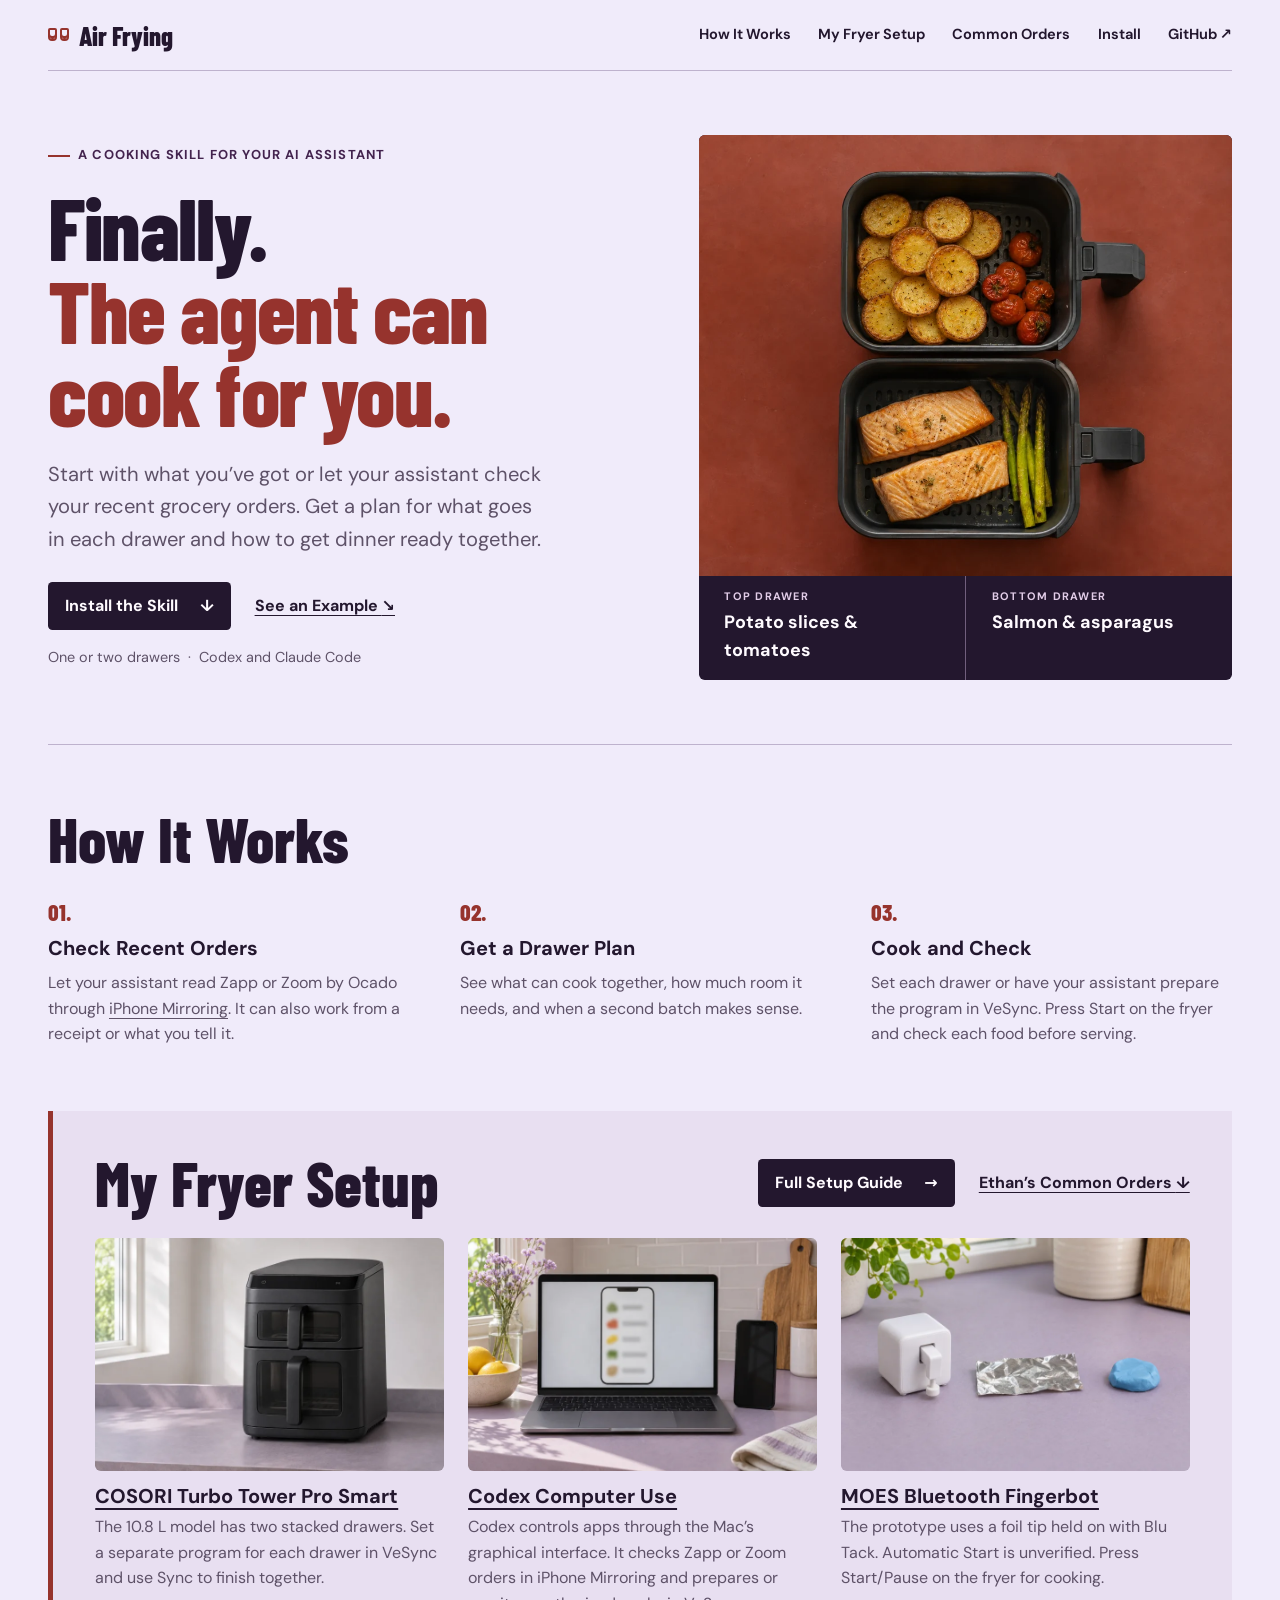
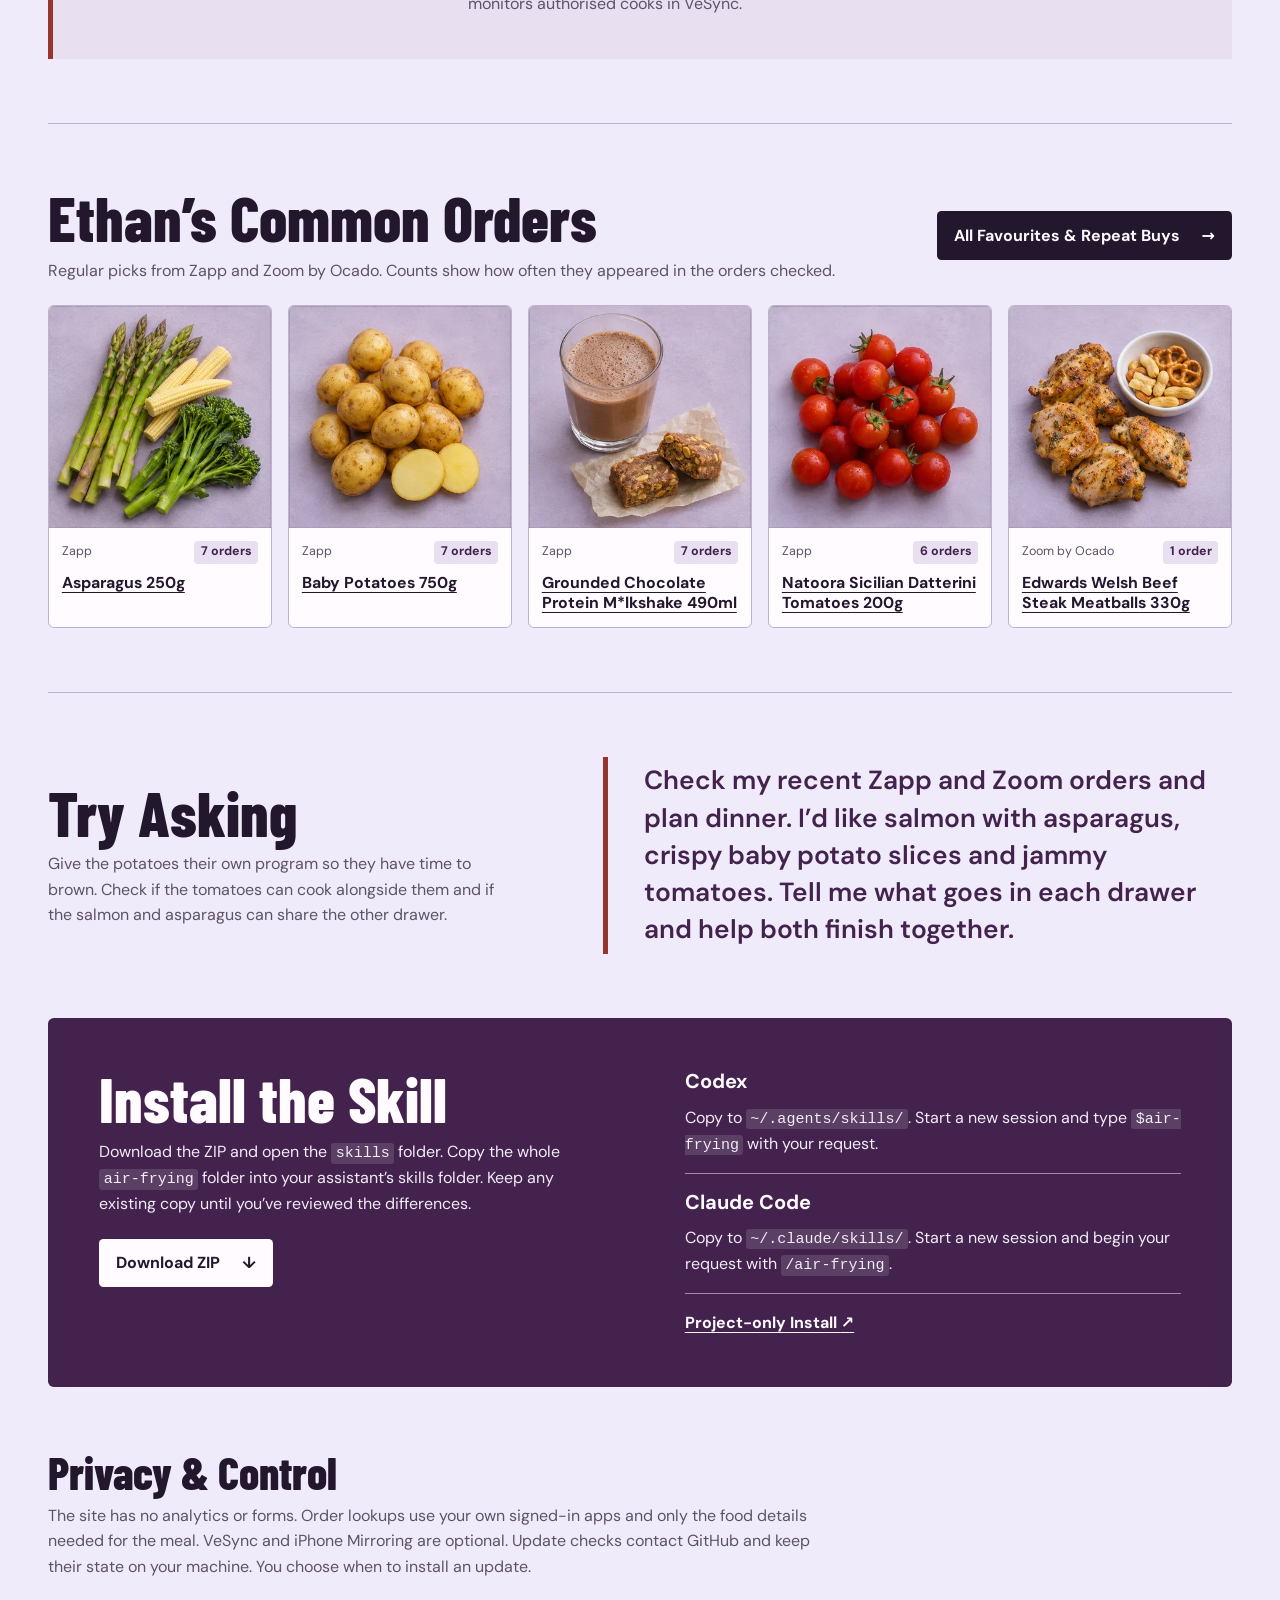
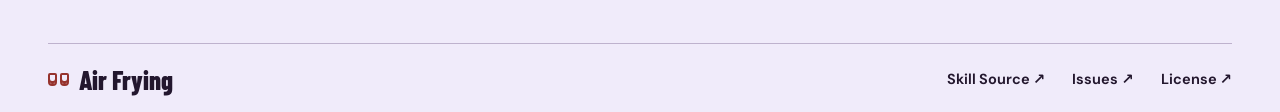
==== docs/index.html @ 0b4f7cbe "Use the requested Air Frying homepage headline" ====
<!DOCTYPE html>
<html lang="en">
<head>
  <meta charset="utf-8">
  <meta name="viewport" content="width=device-width, initial-scale=1">
  <title>Finally. The agent can cook for you. | Air Frying</title>
  <meta name="description" content="Plan dinner from recent grocery orders and see the COSORI, VeSync, Codex Computer Use and Fingerbot setup.">
  <meta name="theme-color" content="#f0ebfa">
  <link rel="canonical" href="https://ethansk.github.io/air-frying/">
  <meta property="og:type" content="website">
  <meta property="og:title" content="Finally. The agent can cook for you.">
  <meta property="og:description" content="Plan what goes in each drawer and help dinner finish together.">
  <meta property="og:url" content="https://ethansk.github.io/air-frying/">
  <meta property="og:image" content="https://ethansk.github.io/air-frying/assets/salmon-potato-slices.webp">
  <meta property="og:image:alt" content="Round roasted potato slices and cherry tomatoes in the top air fryer drawer, with salmon and asparagus in the bottom drawer.">
  <link rel="icon" href="./assets/icon.png" type="image/png">
  <link rel="stylesheet" href="./styles.css?v=6">
  <script type="module" src="./favourites.js?v=1"></script>
</head>
<body>
  <a class="skip" href="#main">Skip to content</a>
  <header class="shell top">
    <a class="brand" href="./"><span class="basket-mark" aria-hidden="true"></span> Air Frying</a>
    <nav aria-label="Main">
      <a href="#how-it-works">How It Works</a>
      <a href="#setup">My Fryer Setup</a>
      <a href="#common-orders">Common Orders</a>
      <a href="#install">Install</a>
      <a href="https://github.com/EthanSK/air-frying">GitHub <span aria-hidden="true">↗</span></a>
    </nav>
  </header>

  <main id="main" class="shell">
    <section class="hero" aria-labelledby="hero-title">
      <div class="hero-text">
        <p class="eyebrow"><span aria-hidden="true"></span> A cooking skill for your AI assistant</p>
        <h1 id="hero-title">Finally. <em>The agent can cook for you.</em></h1>
        <p class="intro">Start with what you’ve got or let your assistant check your recent grocery orders. Get a plan for what goes in each drawer and how to get dinner ready together.</p>
        <div class="actions">
          <a class="button" href="#install">Install the Skill <span aria-hidden="true">↓</span></a>
          <a class="text-link" href="#example">See an Example <span aria-hidden="true">↘</span></a>
        </div>
        <p class="compatibility">One or two drawers <span aria-hidden="true">·</span> Codex and Claude Code</p>
      </div>

      <figure class="drawer-sheet">
        <img src="./assets/salmon-potato-slices.webp" width="960" height="769" alt="Two air fryer drawers on a red worktop. The top drawer holds round roasted potato slices and cherry tomatoes. The bottom drawer holds salmon and asparagus.">
        <figcaption>
          <span><small>Top drawer</small><strong>Potato slices &amp; tomatoes</strong></span>
          <span><small>Bottom drawer</small><strong>Salmon &amp; asparagus</strong></span>
        </figcaption>
      </figure>
    </section>

    <section id="how-it-works" class="workflow" aria-labelledby="workflow-title">
      <h2 id="workflow-title">How It Works</h2>
      <ol class="steps">
        <li>
          <h3>Check Recent Orders</h3>
          <p>Let your assistant read Zapp or Zoom by Ocado through <a href="./setup.html#phone">iPhone Mirroring</a>. It can also work from a receipt or what you tell it.</p>
        </li>
        <li>
          <h3>Get a Drawer Plan</h3>
          <p>See what can cook together, how much room it needs, and when a second batch makes sense.</p>
        </li>
        <li>
          <h3>Cook and Check</h3>
          <p>Set each drawer or have your assistant prepare the program in VeSync. Press Start on the fryer and check each food before serving.</p>
        </li>
      </ol>
    </section>

    <section id="setup" class="setup-summary" aria-labelledby="setup-title">
      <div class="setup-summary-heading">
        <h2 id="setup-title">My Fryer Setup</h2>
        <div class="actions">
          <a class="button" href="./setup.html">Full Setup Guide <span aria-hidden="true">→</span></a>
          <a class="text-link" href="#common-orders">Ethan’s Common Orders <span aria-hidden="true">↓</span></a>
        </div>
      </div>
      <div class="setup-summary-grid">
        <article class="setup-summary-card">
          <img src="./assets/stacked-fryer.webp" width="780" height="520" loading="lazy" alt="">
          <div>
            <h3><a href="./setup.html#fryer">COSORI Turbo Tower Pro Smart</a></h3>
            <p>The 10.8 L model has two stacked drawers. Set a separate program for each drawer in VeSync and use Sync to finish together.</p>
          </div>
        </article>
        <article class="setup-summary-card">
          <img src="./assets/order-mirroring.webp" width="780" height="520" loading="lazy" alt="">
          <div>
            <h3><a href="./setup.html#computer-use">Codex Computer Use</a></h3>
            <p>Codex controls apps through the Mac’s graphical interface. It checks Zapp or Zoom orders in iPhone Mirroring and prepares or monitors authorised cooks in VeSync.</p>
          </div>
        </article>
        <article class="setup-summary-card">
          <img src="./assets/fingerbot-parts.webp" width="780" height="520" loading="lazy" alt="">
          <div>
            <h3><a href="./setup.html#fingerbot">MOES Bluetooth Fingerbot</a></h3>
            <p>The prototype uses a foil tip held on with Blu Tack. Automatic Start is unverified. Press Start/Pause on the fryer for cooking.</p>
          </div>
        </article>
      </div>
    </section>

    <section id="common-orders" class="catalog-preview" aria-labelledby="orders-title" data-favourites-preview>
      <div class="setup-summary-heading">
        <div>
          <h2 id="orders-title">Ethan’s Common Orders</h2>
          <p>Regular picks from Zapp and Zoom by Ocado. Counts show how often they appeared in the orders checked.</p>
        </div>
        <a class="button" href="./favourites.html">All Favourites &amp; Repeat Buys <span aria-hidden="true">→</span></a>
      </div>
      <ul class="catalog-gallery" aria-label="Most ordered groceries"></ul>
    </section>

    <section id="example" class="example" aria-labelledby="example-title">
      <div>
        <h2 id="example-title">Try Asking</h2>
        <p>Give the potatoes their own program so they have time to brown. Check if the tomatoes can cook alongside them and if the salmon and asparagus can share the other drawer.</p>
      </div>
      <blockquote>
        <p>Check my recent Zapp and Zoom orders and plan dinner. I’d like salmon with asparagus, crispy baby potato slices and jammy tomatoes. Tell me what goes in each drawer and help both finish together.</p>
      </blockquote>
    </section>

    <section id="install" class="install" aria-labelledby="install-title">
      <div>
        <h2 id="install-title">Install the Skill</h2>
        <p>Download the ZIP and open the <code>skills</code> folder. Copy the whole <code>air-frying</code> folder into your assistant’s skills folder. Keep any existing copy until you’ve reviewed the differences.</p>
        <a class="button button-light" href="https://github.com/EthanSK/air-frying/archive/refs/heads/main.zip">Download ZIP <span aria-hidden="true">↓</span></a>
      </div>
      <div class="destinations">
        <div>
          <h3>Codex</h3>
          <p>Copy to <code>~/.agents/skills/</code>. Start a new session and type <code>$air-frying</code> with your request.</p>
        </div>
        <div>
          <h3>Claude Code</h3>
          <p>Copy to <code>~/.claude/skills/</code>. Start a new session and begin your request with <code>/air-frying</code>.</p>
        </div>
        <a class="text-link" href="https://github.com/EthanSK/air-frying#install">Project-only Install <span aria-hidden="true">↗</span></a>
      </div>
    </section>

    <section id="privacy" class="privacy" aria-labelledby="privacy-title">
      <h2 id="privacy-title">Privacy &amp; Control</h2>
      <p>The site has no analytics or forms. Order lookups use your own signed-in apps and only the food details needed for the meal. VeSync and iPhone Mirroring are optional. Update checks contact GitHub and keep their state on your machine. You choose when to install an update.</p>
    </section>
  </main>

  <footer class="shell foot">
    <a class="brand" href="./"><span class="basket-mark" aria-hidden="true"></span> Air Frying</a>
    <nav aria-label="Project">
      <a href="https://github.com/EthanSK/air-frying/tree/main/skills/air-frying">Skill Source <span aria-hidden="true">↗</span></a>
      <a href="https://github.com/EthanSK/air-frying/issues">Issues <span aria-hidden="true">↗</span></a>
      <a href="https://github.com/EthanSK/air-frying/blob/main/LICENSE">License <span aria-hidden="true">↗</span></a>
    </nav>
  </footer>
</body>
</html>
---- docs/styles.css ----
@font-face {
  font-family: "Barlow Condensed";
  src: url("./assets/barlow-condensed.woff2") format("woff2");
  font-weight: 800;
  font-display: swap;
}

@font-face {
  font-family: "DM Sans";
  src: url("./assets/dm-sans.woff2") format("woff2");
  font-weight: 400 700;
  font-display: swap;
}

:root {
  color-scheme: light;
  --paper: #f0ebfa;
  --ink: #23172e;
  --plum: #43234e;
  --paprika: #96332d;
  --muted: #5e5268;
  --rule: #beb2cd;
  --white: #fffbff;
  --display: "Barlow Condensed", "Arial Narrow", sans-serif;
  --body: "DM Sans", system-ui, sans-serif;
}

*, *::before, *::after { box-sizing: border-box; }

html { scroll-padding-top: 2rem; }

body {
  margin: 0;
  background: var(--paper);
  color: var(--ink);
  font-family: var(--body);
  font-size: 1rem;
  line-height: 1.6;
}

h1, h2, h3, p, figure, blockquote { margin: 0; }

h1, h2 {
  font-family: var(--display);
  font-weight: 800;
  line-height: .95;
  text-wrap: balance;
}

h1 { font-size: clamp(3.55rem, 8.1vw, 7.45rem); letter-spacing: -.016em; }
h2 { font-size: clamp(2.5rem, 4.9vw, 4.2rem); }
h3 { font-size: clamp(1rem, 1.6vw, 1.25rem); line-height: 1.25; }

a { color: inherit; text-underline-offset: .24em; }
a:hover { text-decoration-thickness: .14em; }
a:focus-visible { outline: 3px solid currentColor; outline-offset: 5px; }

.shell { width: min(100% - 6rem, 77rem); margin-inline: auto; }

.skip {
  position: absolute;
  z-index: 1;
  left: 1rem;
  top: 1rem;
  transform: translateY(-200%);
  background: var(--ink);
  color: var(--white);
  padding: .5rem 1rem;
}

.skip:focus { transform: none; }

.top, .foot {
  display: flex;
  align-items: center;
  justify-content: space-between;
  gap: 1.15rem;
  padding-block: 1.35rem;
}

.top { border-bottom: 1px solid var(--rule); }

.brand {
  display: inline-flex;
  align-items: center;
  gap: .63rem;
  font-family: var(--display);
  font-size: 1.66rem;
  font-weight: 800;
  line-height: 1;
  text-decoration: none;
  white-space: nowrap;
}

.basket-mark { display: inline-flex; gap: 3px; color: var(--paprika); }

.basket-mark::before, .basket-mark::after {
  content: "";
  display: block;
  width: 9px;
  height: 13px;
  border: 2px solid currentColor;
  border-radius: 2px 2px 4px 4px;
  box-shadow: inset 0 -3px 0 currentColor;
}

nav { display: flex; align-items: center; flex-wrap: wrap; gap: .5rem 1.7rem; }
nav a { font-size: .91rem; font-weight: 650; text-decoration: none; }
nav a:hover { text-decoration: underline; }
nav a[aria-current="page"] { color: var(--paprika); text-decoration: underline; }

.hero {
  display: grid;
  grid-template-columns: minmax(0, 1.10fr) minmax(0, 1fr);
  align-items: center;
  gap: clamp(2rem, 5vw, 5rem);
  padding-block: clamp(2.5rem, 5vw, 5rem);
}

.eyebrow {
  display: flex;
  align-items: center;
  gap: .65em;
  margin-bottom: 1.2rem;
  color: var(--plum);
  text-transform: uppercase;
  letter-spacing: .09em;
  font-size: clamp(.68rem, 1.1vw, .81rem);
  font-weight: 700;
}

.eyebrow span { width: 1.35rem; height: 2px; background: var(--paprika); flex-shrink: 0; }
.hero h1 { font-size: clamp(3.5rem, 6.8vw, 6.2rem); }
.hero em { display: block; color: var(--paprika); font-style: normal; text-wrap: balance; }

.intro {
  margin-top: 1.55rem;
  max-width: 36ch;
  color: var(--muted);
  font-size: clamp(1.03rem, 1.75vw, 1.26rem);
}

.actions { display: flex; align-items: center; flex-wrap: wrap; gap: .65rem 1.5rem; margin-top: 1.7rem; }

.button {
  display: inline-flex;
  width: fit-content;
  min-height: 48px;
  align-items: center;
  justify-content: space-between;
  gap: 1.35rem;
  border: 1px solid transparent;
  border-radius: .28rem;
  background: var(--ink);
  color: var(--white);
  padding: .65rem 1rem;
  font-weight: 700;
  text-decoration: none;
}

.button:hover { background: var(--plum); }
.button:focus-visible { outline-color: var(--paprika); }

.text-link { font-weight: 700; }
.compatibility { margin-top: 1rem; color: var(--muted); font-size: .9rem; }
.compatibility span { padding-inline: .25rem; }

.drawer-sheet { background: var(--ink); color: var(--white); border-radius: .36rem; overflow: hidden; }

.drawer-sheet img {
  display: block;
  width: 100%;
  height: auto;
  aspect-ratio: 1.21;
  object-fit: cover;
}

.drawer-sheet figcaption { display: grid; grid-template-columns: repeat(2, minmax(0, 1fr)); }

.drawer-sheet figcaption > span { padding: .8rem clamp(.75rem, 2.4vw, 1.6rem) .95rem; }
.drawer-sheet figcaption > span + span { border-left: 1px solid #715f7d; }
.drawer-sheet small, .drawer-sheet strong { display: block; }
.drawer-sheet small { color: #e2cde8; font-size: .68rem; text-transform: uppercase; letter-spacing: .115em; font-weight: 700; }
.drawer-sheet strong { margin-top: .12rem; font-size: clamp(.84rem, 1.4vw, 1.15rem); }

.workflow, .example, .privacy { padding-block: clamp(2.5rem, 5vw, 4.5rem); border-top: 1px solid var(--rule); }

.steps {
  display: grid;
  grid-template-columns: repeat(3, minmax(0, 1fr));
  gap: 1.25rem clamp(1.25rem, 4vw, 4rem);
  list-style: decimal-leading-zero inside;
  padding: 0;
  margin: 2rem 0 0;
}

.steps li::marker { color: var(--paprika); font: 800 1.45rem/1 var(--display); }
.steps h3 { margin-top: .5rem; }
.steps p, .example > div p, .privacy p { color: var(--muted); margin-top: .55rem; }

.example {
  display: grid;
  grid-template-columns: minmax(0, .85fr) minmax(0, 1.15fr);
  gap: 1.65rem clamp(2rem, 7vw, 7rem);
  align-items: center;
}

.example blockquote {
  min-width: 0;
  border-left: .35rem solid var(--paprika);
  color: var(--plum);
  font-size: clamp(1.2rem, 2.05vw, 1.65rem);
  font-weight: 600;
  line-height: 1.42;
  padding-block: .35rem;
  padding-left: clamp(1rem, 3vw, 2.25rem);
}

.install {
  display: grid;
  grid-template-columns: repeat(2, minmax(0, 1fr));
  gap: 2rem clamp(2rem, 7vw, 7rem);
  border-radius: .36rem;
  padding: clamp(1.5rem, 4vw, 3.6rem);
  background: var(--plum);
  color: var(--white);
}

.install p { color: #f3ebf7; margin-top: .65rem; }
.install .button { margin-top: 1.35rem; }
.button-light { color: var(--ink); background: var(--white); }
.button-light:hover { background: #e8d9f0; }
.button-light:focus-visible { outline-color: var(--white); }

.destinations { align-self: center; }
.destinations > div { padding-block: 1rem; border-bottom: 1px solid #a189a9; }
.destinations > div:first-child { padding-top: 0; }
.destinations .text-link { display: inline-block; margin-top: 1rem; }

code {
  font-size: .94em;
  background: #ffffff20;
  border-radius: .2rem;
  padding: .08em .3em;
  overflow-wrap: anywhere;
}

.privacy { border: 0; max-width: 72ch; }
.privacy h2 { font-size: clamp(2.15rem, 3.5vw, 3rem); }
.foot { border-top: 1px solid var(--rule); }
.missing { padding-block: 4rem; }
.missing p { margin-block: 1rem; }

.setup-summary {
  padding: clamp(1.3rem, 3.3vw, 3rem);
  margin-bottom: clamp(2.5rem, 5vw, 4.5rem);
  border-left: .35rem solid var(--paprika);
  background: #e8dff1;
}

.setup-summary-heading { display: flex; flex-wrap: wrap; align-items: center; justify-content: space-between; gap: 1rem 2rem; }
.setup-summary-heading .actions { margin: 0; }
.setup-summary-grid { display: grid; grid-template-columns: repeat(3, minmax(0, 1fr)); gap: 1.5rem; margin-top: 1.6rem; }
.setup-summary-card img { display: block; width: 100%; height: auto; border-radius: .36rem; }
.setup-summary-card h3 { margin-top: .8rem; }
.setup-summary-card p { margin-top: .35rem; color: var(--muted); }

.setup-intro, .setup-step {
  display: grid;
  grid-template-columns: minmax(0, 1.3fr) minmax(0, 1fr);
  gap: clamp(1.5rem, 5vw, 4.8rem);
  align-items: center;
  padding-block: clamp(2.5rem, 5vw, 4.75rem);
}

.setup-intro h1 { font-size: clamp(3.5rem, 7.4vw, 6.4rem); text-wrap: initial; }
.setup-intro .intro { max-width: 40ch; }
.setup-index { display: block; min-width: 0; border-left: .3rem solid var(--paprika); padding-left: 1.2rem; }
.setup-index ol { padding-left: 1.3rem; margin: 0 0 .8rem; }
.setup-index li { padding: .28rem 0; }
.setup-index li::marker { color: var(--paprika); font-weight: 700; }
.setup-index > a { color: var(--muted); }

.setup-step, .common-orders { border-top: 1px solid var(--rule); }
.setup-step h2, .common-orders h2 { font-size: clamp(2.75rem, 4.75vw, 4.5rem); text-wrap: initial; }
.setup-step p:not(.part), .common-orders > p { margin-top: .85rem; color: var(--muted); }
.part { margin-bottom: .65rem; color: var(--paprika); font-size: .79rem; font-weight: 700; letter-spacing: .075em; text-transform: uppercase; }
.setup-instructions { padding-left: 1.4rem; margin: 1.15rem 0; }
.setup-instructions li { padding-left: .2rem; margin: .55rem 0; }
.setup-instructions li::marker { color: var(--paprika); font-weight: 700; }
.resource-links { padding: 0; list-style: none; margin: 1.15rem 0 0; }
.resource-links li + li { margin-top: .35rem; }
.resource-links a { color: var(--plum); font-weight: 650; }
.setup-photo { overflow: hidden; border-radius: .36rem; background: var(--plum); color: var(--white); }
.setup-photo img { display: block; width: 100%; height: auto; }
.setup-photo figcaption { padding: .85rem 1.1rem; font-size: .86rem; }

.settings-note { margin: 0; padding: .3rem clamp(1rem, 3vw, 2rem); border-radius: .36rem; background: var(--plum); color: var(--white); }
.settings-note > div { padding: 1.15rem 0; }
.settings-note > div + div { border-top: 1px solid #a189a9; }
.settings-note dt { font-size: 1.12rem; font-weight: 700; }
.settings-note dd { color: #f3ebf7; margin: .22rem 0 0; }

.common-orders { padding-block: clamp(2.5rem, 5vw, 4.75rem); }
.common-orders > p { max-width: 65ch; }
.orders-grid { display: grid; grid-template-columns: repeat(3, minmax(0, 1fr)); gap: 1rem 2rem; margin-top: 1.75rem; }
.orders-grid article { border-top: 2px solid var(--paprika); padding-top: .85rem; }
.orders-grid p { margin-top: .45rem; color: var(--muted); }
.common-orders .shop-links { display: flex; flex-wrap: wrap; gap: .5rem 1.2rem; margin-top: 1.35rem; color: var(--plum); font-weight: 700; }

.catalog-intro, .catalog-preview { padding-block: clamp(2.5rem, 5vw, 4.5rem); }
.catalog-intro h1 { font-size: clamp(3.65rem, 8vw, 6.45rem); text-wrap: initial; }
.catalog-intro .intro { max-width: 47ch; }
.catalog-method { max-width: 72ch; margin-top: 1rem; color: var(--muted); }
.catalog-preview { border-top: 1px solid var(--rule); }
.catalog-preview p { margin-top: .65rem; color: var(--muted); }
.catalog-gallery, .catalog-grid { display: grid; gap: 1rem; margin: 1.35rem 0 0; padding: 0; list-style: none; }
.catalog-gallery { grid-template-columns: repeat(5, minmax(0, 1fr)); }
.catalog-grid { grid-template-columns: repeat(3, minmax(0, 1fr)); margin-bottom: 3rem; }
.catalog-card { overflow: hidden; min-width: 0; border: 1px solid var(--rule); border-radius: .36rem; background: var(--white); }
.catalog-card img { display: block; width: 100%; height: auto; }
.catalog-card-body { padding: .8rem; }
.catalog-card h2, .catalog-card h3 { color: var(--ink); font: 700 .99rem/1.3 var(--body); text-wrap: initial; overflow-wrap: anywhere; }
.catalog-card-meta { display: flex; flex-wrap: wrap; justify-content: space-between; align-items: center; gap: .2rem .5rem; color: var(--muted); font-size: .78rem; margin: 0 0 .55rem; }
.catalog-preview .catalog-card-meta { margin-top: 0; }
.order-count { border-radius: .25rem; background: #e8dff1; color: var(--plum); padding: .1rem .4rem; font-weight: 700; }
.catalog-card-footer { display: flex; flex-wrap: wrap; justify-content: space-between; gap: .5rem; margin-top: .65rem; font-size: .83rem; color: var(--muted); }
.catalog-card-footer a { color: var(--plum); font-weight: 700; }
.catalog-browser { border-top: 1px solid var(--rule); padding-top: 1.45rem; }
.catalog-coverage { margin: 0 0 1rem; color: var(--muted); }
.catalog-controls:not([hidden]) { display: flex; flex-wrap: wrap; align-items: end; gap: .75rem; }
.catalog-controls label, .catalog-filter { display: grid; gap: .2rem; font-weight: 700; }
.catalog-controls input, .catalog-controls select { font: inherit; font-weight: 400; padding: .55rem .7rem; background: var(--white); color: var(--ink); border: 1px solid var(--muted); border-radius: .27rem; min-width: 0; max-width: 100%; }
.catalog-controls .favourites-toggle { display: flex; gap: .4rem; align-items: center; min-height: 2.8rem; }
.favourites-toggle input { width: 1.15rem; height: 1.15rem; accent-color: var(--plum); }
.catalog-controls :focus-visible { outline: 3px solid var(--paprika); outline-offset: 3px; }
.catalog-status { margin-top: 1rem; color: var(--muted); }

@media (max-width: 895px) {
  .shell { width: calc(100% - 3rem); }
  .hero { gap: 1.8rem; }
  .actions { column-gap: 1rem; }
}

@media (max-width: 700px) {
  .hero { grid-template-columns: 1fr; }
  .hero h1 { font-size: clamp(3.5rem, 12vw, 6.3rem); }
  .drawer-sheet img { aspect-ratio: 1.35; }
  .example, .install { grid-template-columns: 1fr; }
  .steps { grid-template-columns: 1fr; }
  .steps h3 { display: inline; margin: 0 0 0 .35rem; }
  .steps li p { margin-top: .25rem; }
  .setup-summary-grid { grid-template-columns: 1fr; }
  .setup-summary-card { display: grid; grid-template-columns: 26% minmax(0, 1fr); align-items: start; gap: .75rem; }
  .setup-summary-card h3 { margin-top: 0; }
  .setup-intro, .setup-step, .orders-grid { grid-template-columns: 1fr; }
  .catalog-gallery { grid-template-columns: repeat(5, minmax(8.5rem, 1fr)); overflow-x: auto; padding-bottom: .5rem; }
  .catalog-grid { grid-template-columns: repeat(2, minmax(0, 1fr)); }
}

@media (max-width: 435px) {
  .shell { width: calc(100% - 2rem); }
  .top, .foot { align-items: flex-start; flex-direction: column; }
  nav { column-gap: 1.2rem; }
  .hero { padding-top: 2rem; }
  .eyebrow { margin-bottom: .85rem; }
  .drawer-sheet img { aspect-ratio: 1.13; }
  .catalog-grid { grid-template-columns: 1fr; }
}
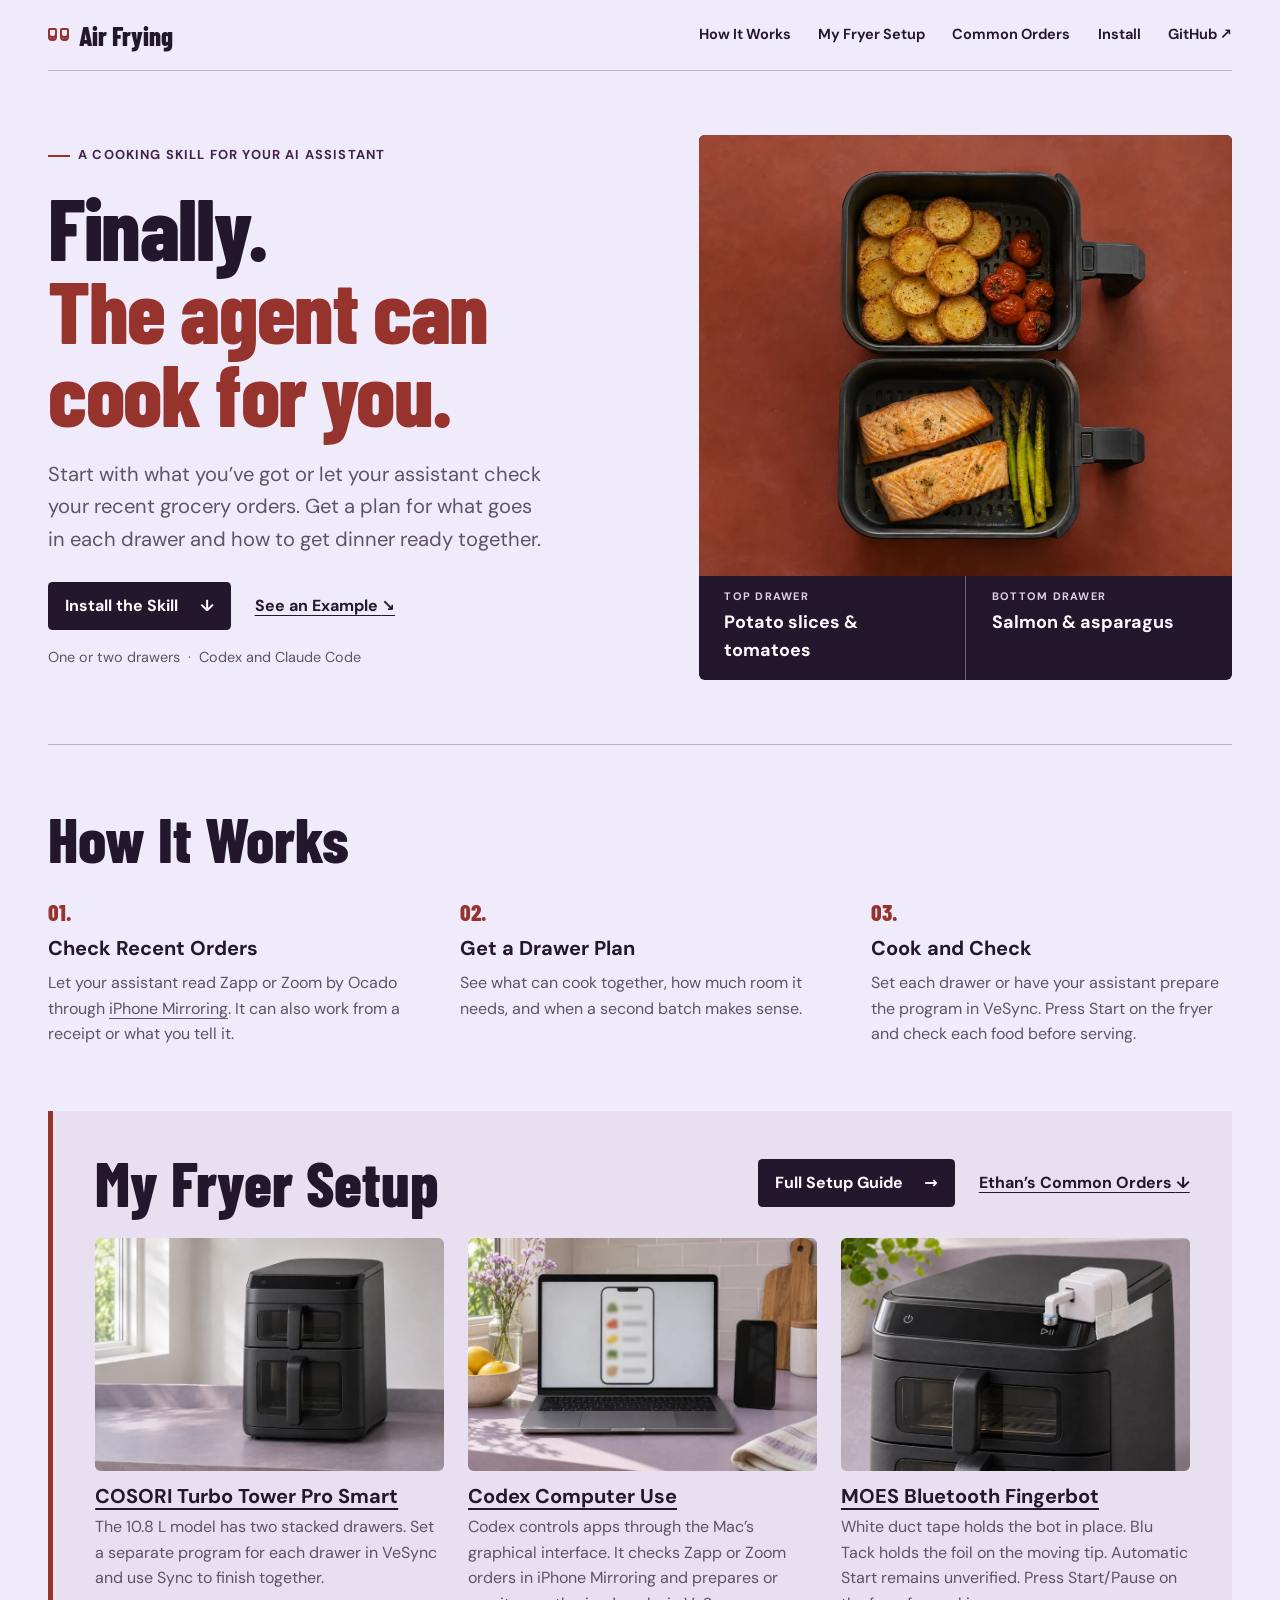
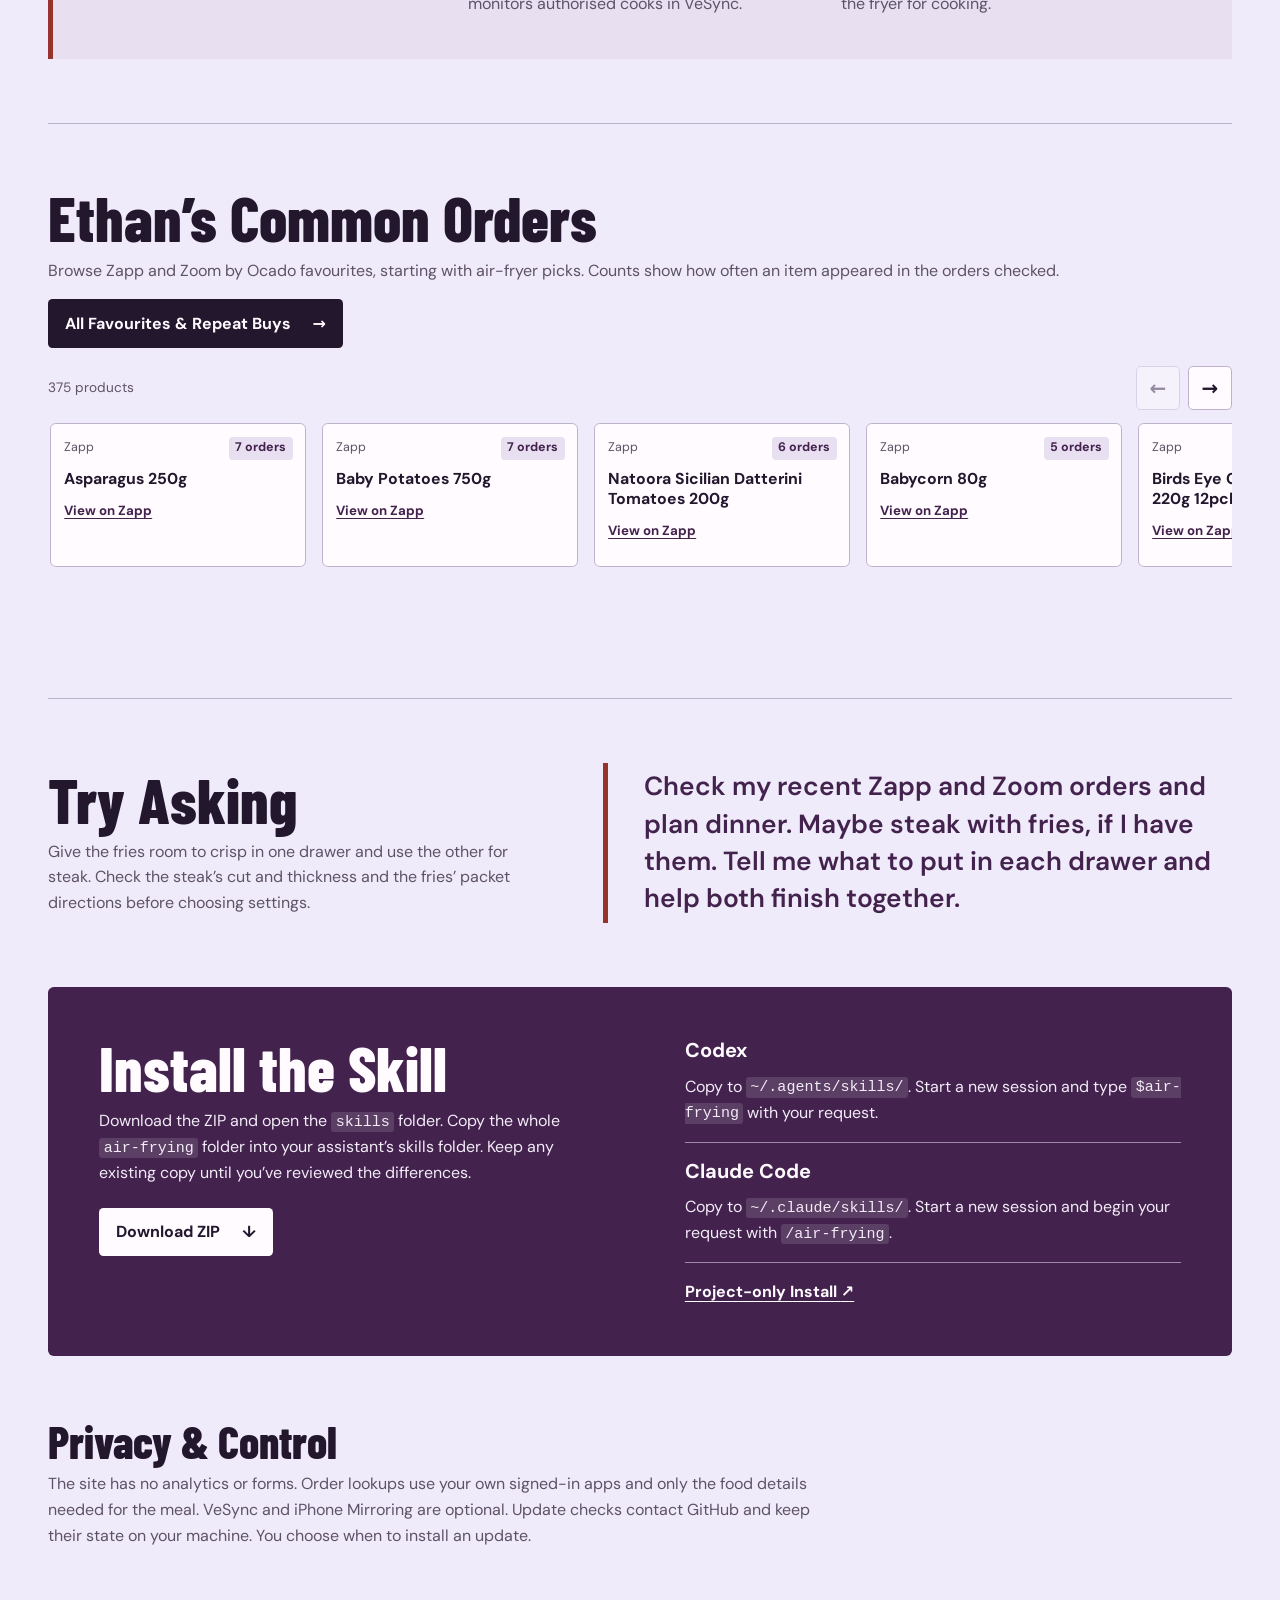
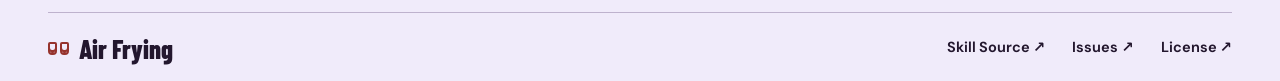
==== commit 49111761: "Make the order gallery scroll and illustrate the mounted Fingerbot" ====
--- a/docs/index.html
+++ b/docs/index.html
@@ -14,8 +14,8 @@
   <meta property="og:image" content="https://ethansk.github.io/air-frying/assets/salmon-potato-slices.webp">
   <meta property="og:image:alt" content="Round roasted potato slices and cherry tomatoes in the top air fryer drawer, with salmon and asparagus in the bottom drawer.">
   <link rel="icon" href="./assets/icon.png" type="image/png">
-  <link rel="stylesheet" href="./styles.css?v=6">
-  <script type="module" src="./favourites.js?v=1"></script>
+  <link rel="stylesheet" href="./styles.css?v=7">
+  <script type="module" src="./favourites.js?v=2"></script>
 </head>
 <body>
   <a class="skip" href="#main">Skip to content</a>
@@ -94,10 +94,10 @@
           </div>
         </article>
         <article class="setup-summary-card">
-          <img src="./assets/fingerbot-parts.webp" width="780" height="520" loading="lazy" alt="">
+          <img src="./assets/fingerbot-on-cosori.webp" width="780" height="520" loading="lazy" alt="Illustration of a Fingerbot held to the COSORI with white duct tape, with foil on its arm tip.">
           <div>
             <h3><a href="./setup.html#fingerbot">MOES Bluetooth Fingerbot</a></h3>
-            <p>The prototype uses a foil tip held on with Blu Tack. Automatic Start is unverified. Press Start/Pause on the fryer for cooking.</p>
+            <p>White duct tape holds the bot in place. Blu Tack holds the foil on the moving tip. Automatic Start remains unverified. Press Start/Pause on the fryer for cooking.</p>
           </div>
         </article>
       </div>
@@ -107,20 +107,28 @@
       <div class="setup-summary-heading">
         <div>
           <h2 id="orders-title">Ethan’s Common Orders</h2>
-          <p>Regular picks from Zapp and Zoom by Ocado. Counts show how often they appeared in the orders checked.</p>
+          <p>Browse Zapp and Zoom by Ocado favourites, starting with air-fryer picks. Counts show how often an item appeared in the orders checked.</p>
         </div>
         <a class="button" href="./favourites.html">All Favourites &amp; Repeat Buys <span aria-hidden="true">→</span></a>
       </div>
-      <ul class="catalog-gallery" aria-label="Most ordered groceries"></ul>
+      <div class="gallery-toolbar" hidden>
+        <span class="gallery-total"></span>
+        <div class="gallery-buttons">
+          <button type="button" aria-label="Scroll to previous groceries" aria-controls="orders-gallery"><span aria-hidden="true">←</span></button>
+          <button type="button" aria-label="Scroll to next groceries" aria-controls="orders-gallery"><span aria-hidden="true">→</span></button>
+        </div>
+      </div>
+      <ul id="orders-gallery" class="catalog-gallery" aria-label="Favourites and repeat buys" tabindex="0"></ul>
+      <p class="gallery-status" role="status"></p>
     </section>
 
     <section id="example" class="example" aria-labelledby="example-title">
       <div>
         <h2 id="example-title">Try Asking</h2>
-        <p>Give the potatoes their own program so they have time to brown. Check if the tomatoes can cook alongside them and if the salmon and asparagus can share the other drawer.</p>
+        <p>Give the fries room to crisp in one drawer and use the other for steak. Check the steak’s cut and thickness and the fries’ packet directions before choosing settings.</p>
       </div>
       <blockquote>
-        <p>Check my recent Zapp and Zoom orders and plan dinner. I’d like salmon with asparagus, crispy baby potato slices and jammy tomatoes. Tell me what goes in each drawer and help both finish together.</p>
+        <p>Check my recent Zapp and Zoom orders and plan dinner. Maybe steak with fries, if I have them. Tell me what to put in each drawer and help both finish together.</p>
       </blockquote>
     </section>
 
--- a/docs/styles.css
+++ b/docs/styles.css
@@ -315,10 +315,19 @@
 .catalog-preview { border-top: 1px solid var(--rule); }
 .catalog-preview p { margin-top: .65rem; color: var(--muted); }
 .catalog-gallery, .catalog-grid { display: grid; gap: 1rem; margin: 1.35rem 0 0; padding: 0; list-style: none; }
-.catalog-gallery { grid-template-columns: repeat(5, minmax(0, 1fr)); }
+.gallery-toolbar:not([hidden]) { display: flex; align-items: center; justify-content: space-between; gap: 1rem; margin-top: 1.15rem; }
+.gallery-total { color: var(--muted); font-size: .85rem; }
+.gallery-buttons { display: flex; gap: .5rem; }
+.gallery-buttons button { width: 2.75rem; height: 2.75rem; border: 1px solid var(--rule); border-radius: .3rem; background: var(--white); color: var(--ink); font: 700 1.25rem var(--body); cursor: pointer; }
+.gallery-buttons button:hover:not(:disabled) { border-color: var(--plum); background: var(--plum); color: var(--white); }
+.gallery-buttons button:disabled { opacity: .45; cursor: default; }
+.gallery-buttons button:focus-visible, .catalog-gallery:focus-visible { outline: 2px solid var(--plum); outline-offset: 3px; }
+.catalog-gallery { grid-auto-flow: column; grid-auto-columns: clamp(13.5rem, 22%, 16rem); align-items: start; overflow-x: auto; margin-top: .65rem; padding: .15rem .15rem .75rem; scroll-padding-inline: .15rem; scroll-snap-type: x proximity; scrollbar-color: var(--rule) var(--paper); }
+.catalog-gallery .catalog-card { min-height: 9rem; scroll-snap-align: start; }
+.gallery-status:empty { display: none; }
 .catalog-grid { grid-template-columns: repeat(3, minmax(0, 1fr)); margin-bottom: 3rem; }
 .catalog-card { overflow: hidden; min-width: 0; border: 1px solid var(--rule); border-radius: .36rem; background: var(--white); }
-.catalog-card img { display: block; width: 100%; height: auto; }
+.catalog-card img { float: right; width: 3.75rem; height: 3.75rem; object-fit: contain; margin: 0 0 .45rem .55rem; border-radius: .22rem; }
 .catalog-card-body { padding: .8rem; }
 .catalog-card h2, .catalog-card h3 { color: var(--ink); font: 700 .99rem/1.3 var(--body); text-wrap: initial; overflow-wrap: anywhere; }
 .catalog-card-meta { display: flex; flex-wrap: wrap; justify-content: space-between; align-items: center; gap: .2rem .5rem; color: var(--muted); font-size: .78rem; margin: 0 0 .55rem; }
@@ -326,6 +335,8 @@
 .order-count { border-radius: .25rem; background: #e8dff1; color: var(--plum); padding: .1rem .4rem; font-weight: 700; }
 .catalog-card-footer { display: flex; flex-wrap: wrap; justify-content: space-between; gap: .5rem; margin-top: .65rem; font-size: .83rem; color: var(--muted); }
 .catalog-card-footer a { color: var(--plum); font-weight: 700; }
+.catalog-card .pack-credit { clear: both; margin-top: .5rem; color: var(--muted); font-size: .69rem; }
+.catalog-card a:focus-visible { outline-offset: 2px; }
 .catalog-browser { border-top: 1px solid var(--rule); padding-top: 1.45rem; }
 .catalog-coverage { margin: 0 0 1rem; color: var(--muted); }
 .catalog-controls:not([hidden]) { display: flex; flex-wrap: wrap; align-items: end; gap: .75rem; }
@@ -354,7 +365,6 @@
   .setup-summary-card { display: grid; grid-template-columns: 26% minmax(0, 1fr); align-items: start; gap: .75rem; }
   .setup-summary-card h3 { margin-top: 0; }
   .setup-intro, .setup-step, .orders-grid { grid-template-columns: 1fr; }
-  .catalog-gallery { grid-template-columns: repeat(5, minmax(8.5rem, 1fr)); overflow-x: auto; padding-bottom: .5rem; }
   .catalog-grid { grid-template-columns: repeat(2, minmax(0, 1fr)); }
 }
 
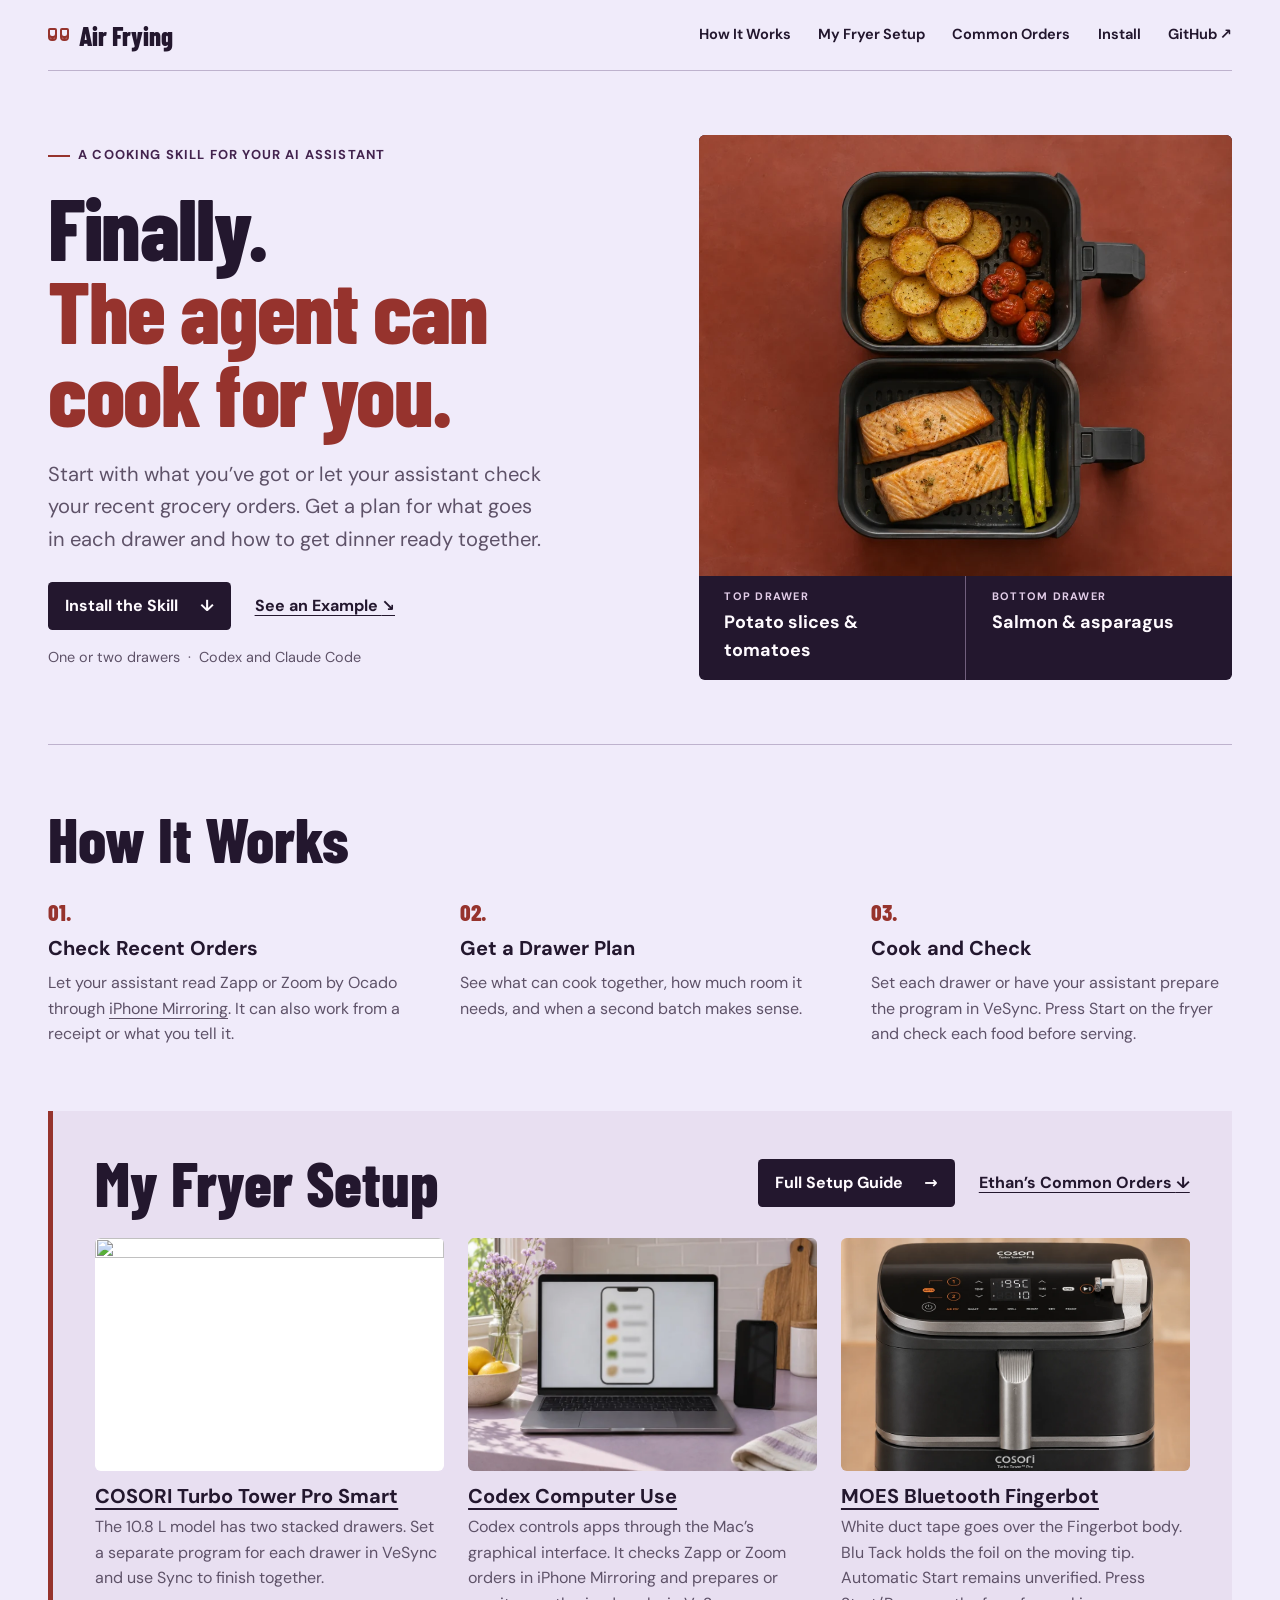
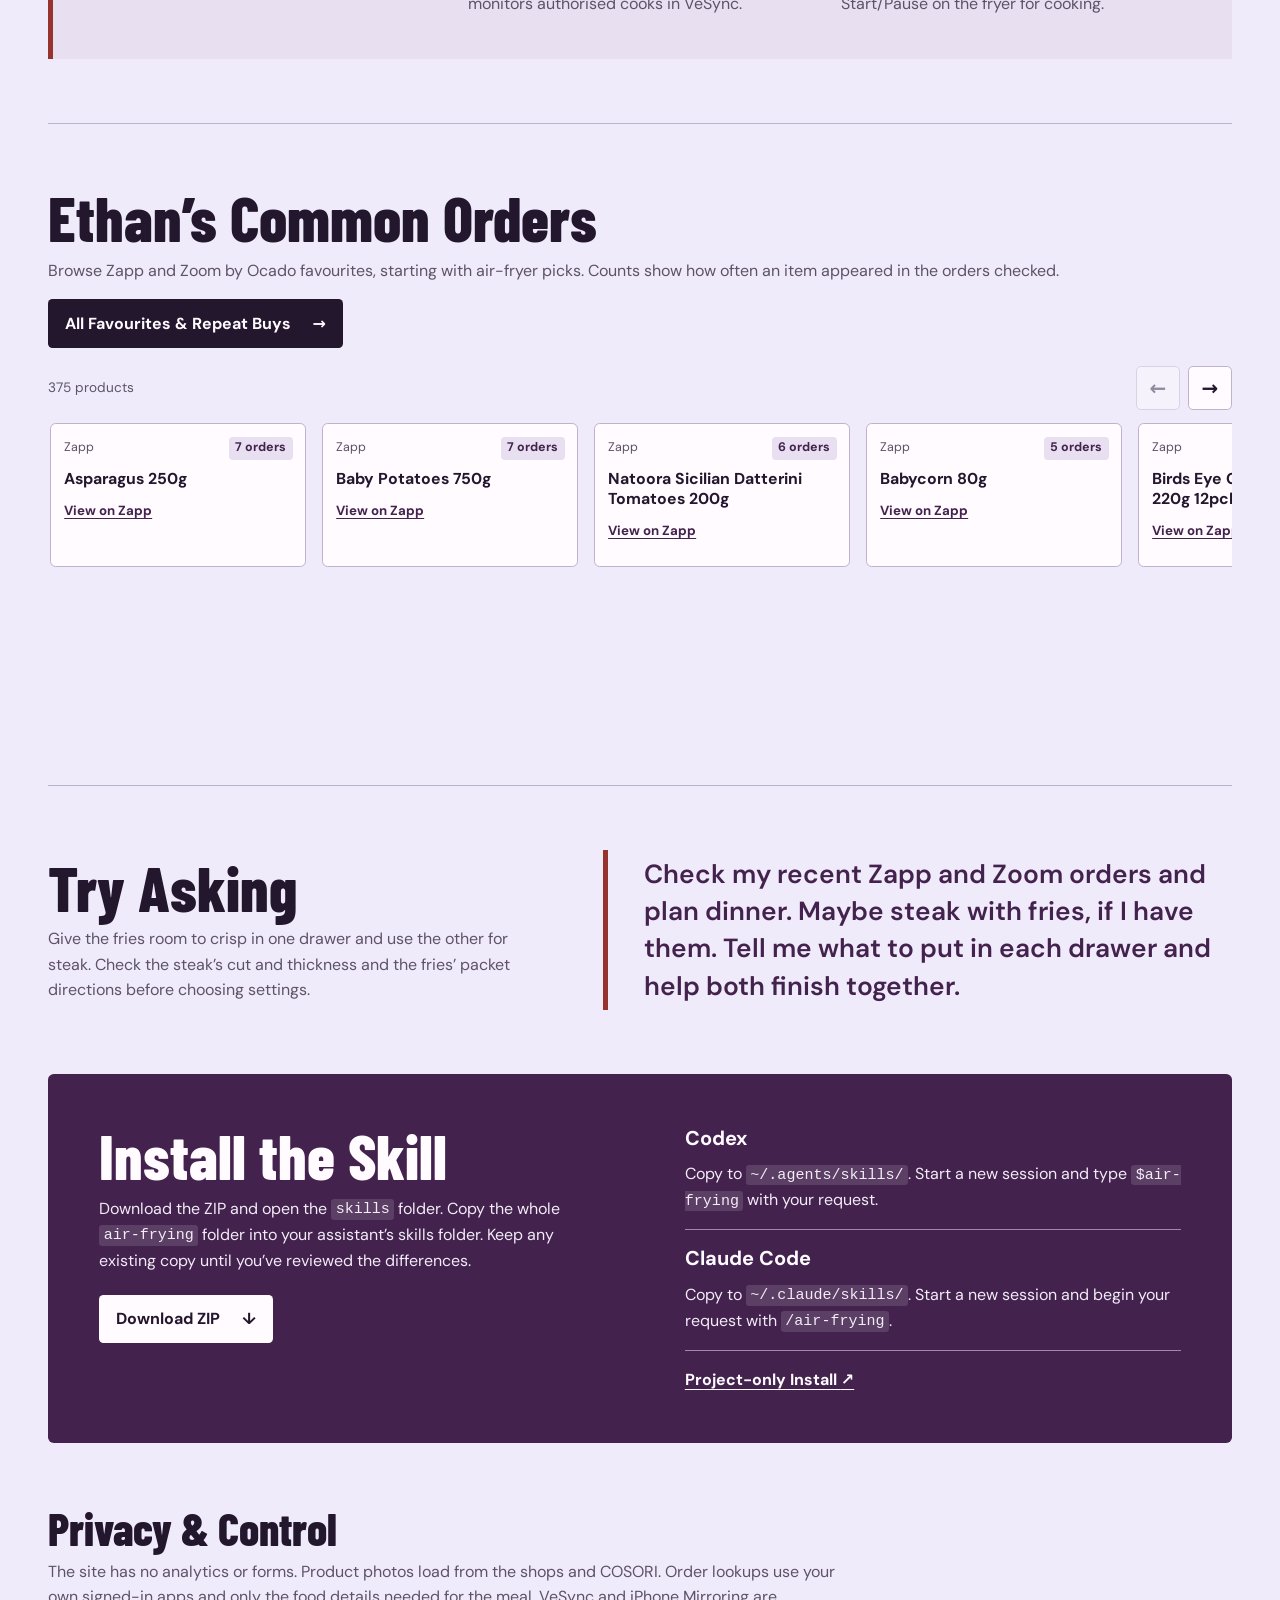
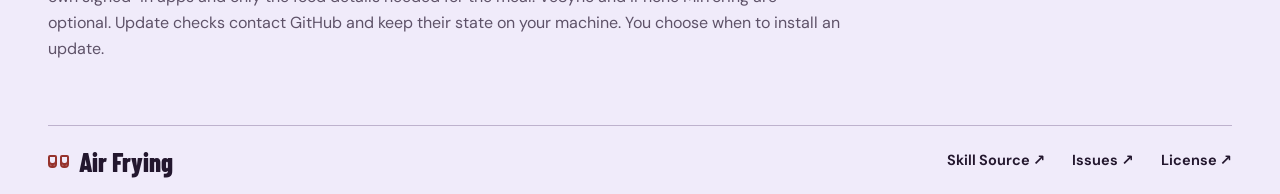
==== commit 722d9464: "Show retailer product previews and the exact COSORI hardware" ====
--- a/docs/index.html
+++ b/docs/index.html
@@ -14,8 +14,8 @@
   <meta property="og:image" content="https://ethansk.github.io/air-frying/assets/salmon-potato-slices.webp">
   <meta property="og:image:alt" content="Round roasted potato slices and cherry tomatoes in the top air fryer drawer, with salmon and asparagus in the bottom drawer.">
   <link rel="icon" href="./assets/icon.png" type="image/png">
-  <link rel="stylesheet" href="./styles.css?v=7">
-  <script type="module" src="./favourites.js?v=2"></script>
+  <link rel="stylesheet" href="./styles.css?v=8">
+  <script type="module" src="./favourites.js?v=3"></script>
 </head>
 <body>
   <a class="skip" href="#main">Skip to content</a>
@@ -80,7 +80,7 @@
       </div>
       <div class="setup-summary-grid">
         <article class="setup-summary-card">
-          <img src="./assets/stacked-fryer.webp" width="780" height="520" loading="lazy" alt="">
+          <img class="cosori-product-photo" src="https://cosori.co.uk/cdn/shop/files/1_2d76632a-4ee3-4799-9f76-3a0ac3310c89.png?v=1790243568&amp;width=1278" width="1278" height="1278" loading="lazy" referrerpolicy="no-referrer" alt="">
           <div>
             <h3><a href="./setup.html#fryer">COSORI Turbo Tower Pro Smart</a></h3>
             <p>The 10.8 L model has two stacked drawers. Set a separate program for each drawer in VeSync and use Sync to finish together.</p>
@@ -94,10 +94,10 @@
           </div>
         </article>
         <article class="setup-summary-card">
-          <img src="./assets/fingerbot-on-cosori.webp" width="780" height="520" loading="lazy" alt="Illustration of a Fingerbot held to the COSORI with white duct tape, with foil on its arm tip.">
+          <img src="./assets/fingerbot-on-cosori-v2.webp" width="960" height="640" loading="lazy" alt="Illustration of white duct tape crossing over the MOES Fingerbot body on the COSORI, with foil on the moving tip.">
           <div>
             <h3><a href="./setup.html#fingerbot">MOES Bluetooth Fingerbot</a></h3>
-            <p>White duct tape holds the bot in place. Blu Tack holds the foil on the moving tip. Automatic Start remains unverified. Press Start/Pause on the fryer for cooking.</p>
+            <p>White duct tape goes over the Fingerbot body. Blu Tack holds the foil on the moving tip. Automatic Start remains unverified. Press Start/Pause on the fryer for cooking.</p>
           </div>
         </article>
       </div>
@@ -153,7 +153,7 @@
 
     <section id="privacy" class="privacy" aria-labelledby="privacy-title">
       <h2 id="privacy-title">Privacy &amp; Control</h2>
-      <p>The site has no analytics or forms. Order lookups use your own signed-in apps and only the food details needed for the meal. VeSync and iPhone Mirroring are optional. Update checks contact GitHub and keep their state on your machine. You choose when to install an update.</p>
+      <p>The site has no analytics or forms. Product photos load from the shops and COSORI. Order lookups use your own signed-in apps and only the food details needed for the meal. VeSync and iPhone Mirroring are optional. Update checks contact GitHub and keep their state on your machine. You choose when to install an update.</p>
     </section>
   </main>
 
--- a/docs/styles.css
+++ b/docs/styles.css
@@ -262,6 +262,7 @@
 .setup-summary-heading .actions { margin: 0; }
 .setup-summary-grid { display: grid; grid-template-columns: repeat(3, minmax(0, 1fr)); gap: 1.5rem; margin-top: 1.6rem; }
 .setup-summary-card img { display: block; width: 100%; height: auto; border-radius: .36rem; }
+.setup-summary-card .cosori-product-photo { aspect-ratio: 3 / 2; object-fit: contain; background: white; }
 .setup-summary-card h3 { margin-top: .8rem; }
 .setup-summary-card p { margin-top: .35rem; color: var(--muted); }
 
@@ -327,16 +328,17 @@
 .gallery-status:empty { display: none; }
 .catalog-grid { grid-template-columns: repeat(3, minmax(0, 1fr)); margin-bottom: 3rem; }
 .catalog-card { overflow: hidden; min-width: 0; border: 1px solid var(--rule); border-radius: .36rem; background: var(--white); }
-.catalog-card img { float: right; width: 3.75rem; height: 3.75rem; object-fit: contain; margin: 0 0 .45rem .55rem; border-radius: .22rem; }
+.catalog-product-link { display: block; height: 100%; text-decoration: none; }
+.catalog-product-link:focus-visible { outline-offset: -3px; }
+.catalog-product-preview { display: block; width: 100%; aspect-ratio: 1200 / 630; object-fit: contain; background: white; border-bottom: 1px solid var(--rule); }
 .catalog-card-body { padding: .8rem; }
 .catalog-card h2, .catalog-card h3 { color: var(--ink); font: 700 .99rem/1.3 var(--body); text-wrap: initial; overflow-wrap: anywhere; }
 .catalog-card-meta { display: flex; flex-wrap: wrap; justify-content: space-between; align-items: center; gap: .2rem .5rem; color: var(--muted); font-size: .78rem; margin: 0 0 .55rem; }
 .catalog-preview .catalog-card-meta { margin-top: 0; }
 .order-count { border-radius: .25rem; background: #e8dff1; color: var(--plum); padding: .1rem .4rem; font-weight: 700; }
 .catalog-card-footer { display: flex; flex-wrap: wrap; justify-content: space-between; gap: .5rem; margin-top: .65rem; font-size: .83rem; color: var(--muted); }
-.catalog-card-footer a { color: var(--plum); font-weight: 700; }
-.catalog-card .pack-credit { clear: both; margin-top: .5rem; color: var(--muted); font-size: .69rem; }
-.catalog-card a:focus-visible { outline-offset: 2px; }
+.catalog-card-action { color: var(--plum); font-weight: 700; text-decoration: underline; text-underline-offset: .24em; }
+.catalog-product-link:hover .catalog-card-action { text-decoration-thickness: .14em; }
 .catalog-browser { border-top: 1px solid var(--rule); padding-top: 1.45rem; }
 .catalog-coverage { margin: 0 0 1rem; color: var(--muted); }
 .catalog-controls:not([hidden]) { display: flex; flex-wrap: wrap; align-items: end; gap: .75rem; }
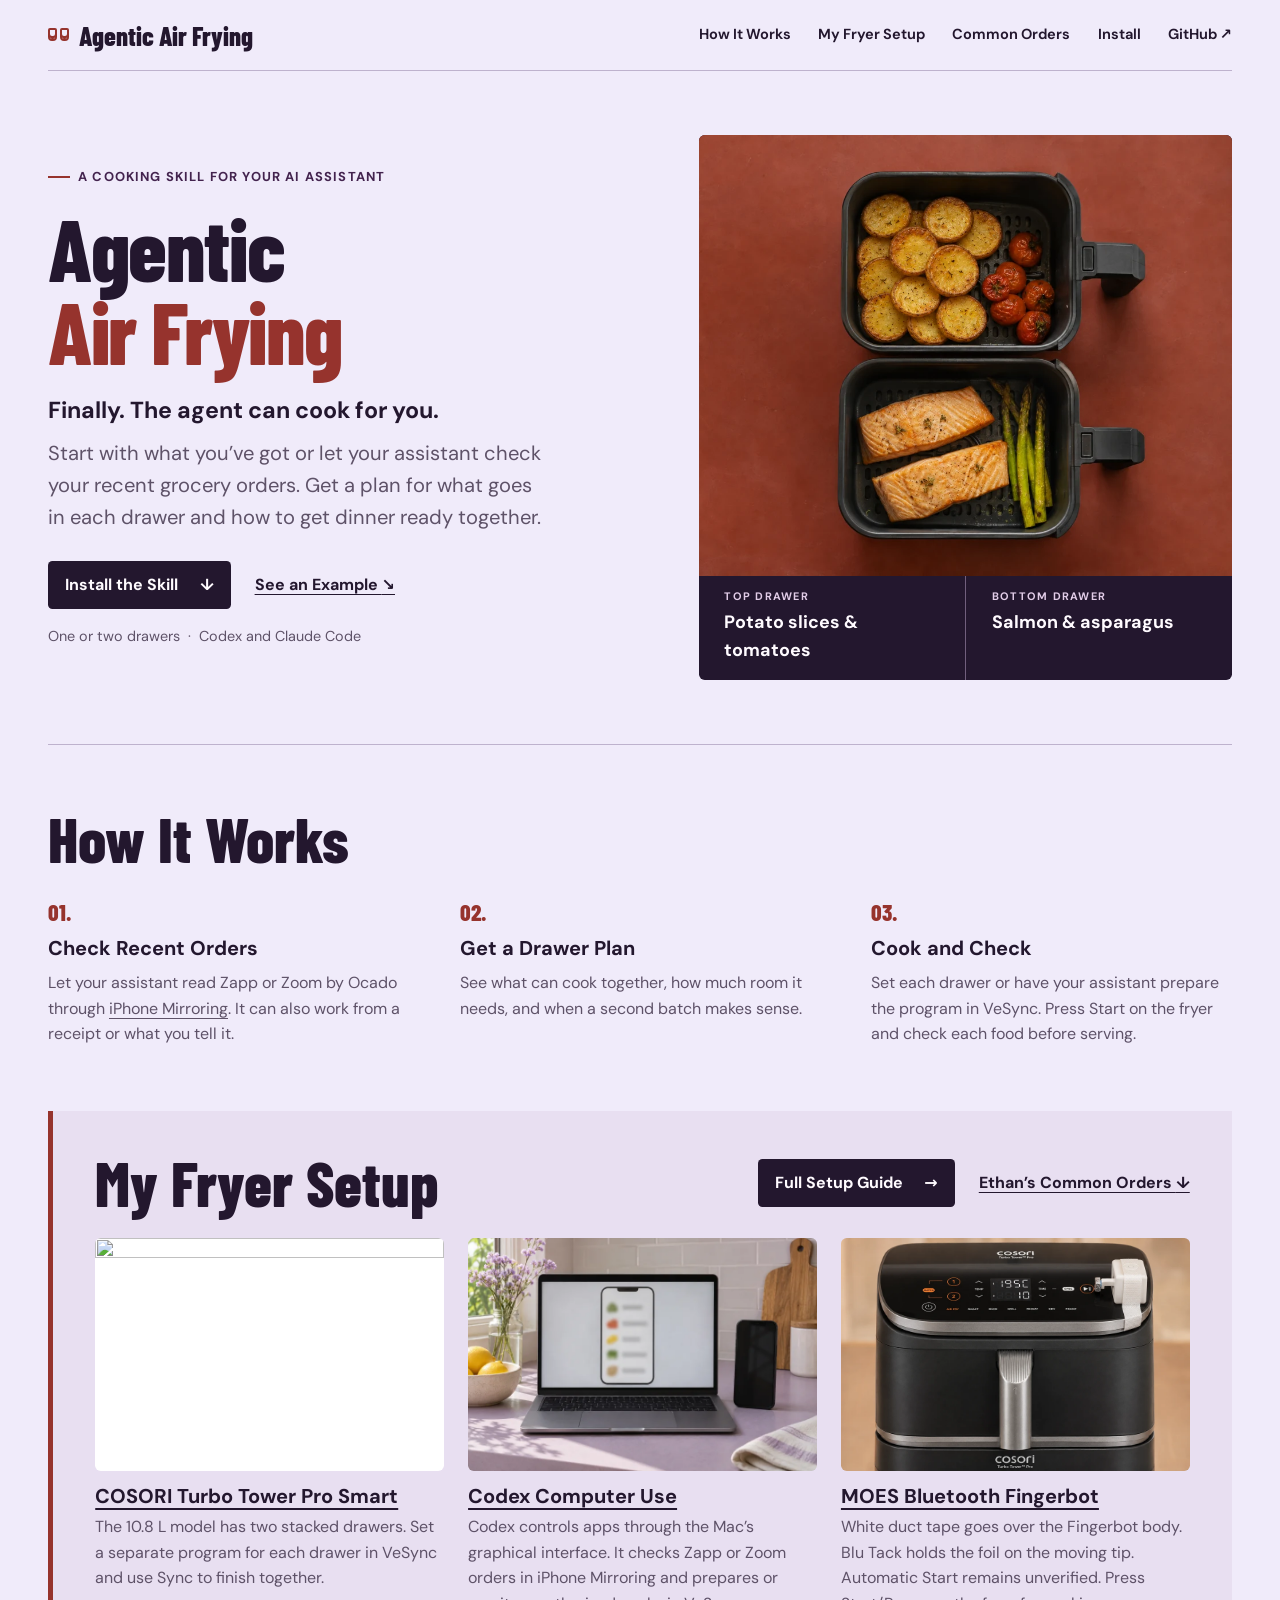
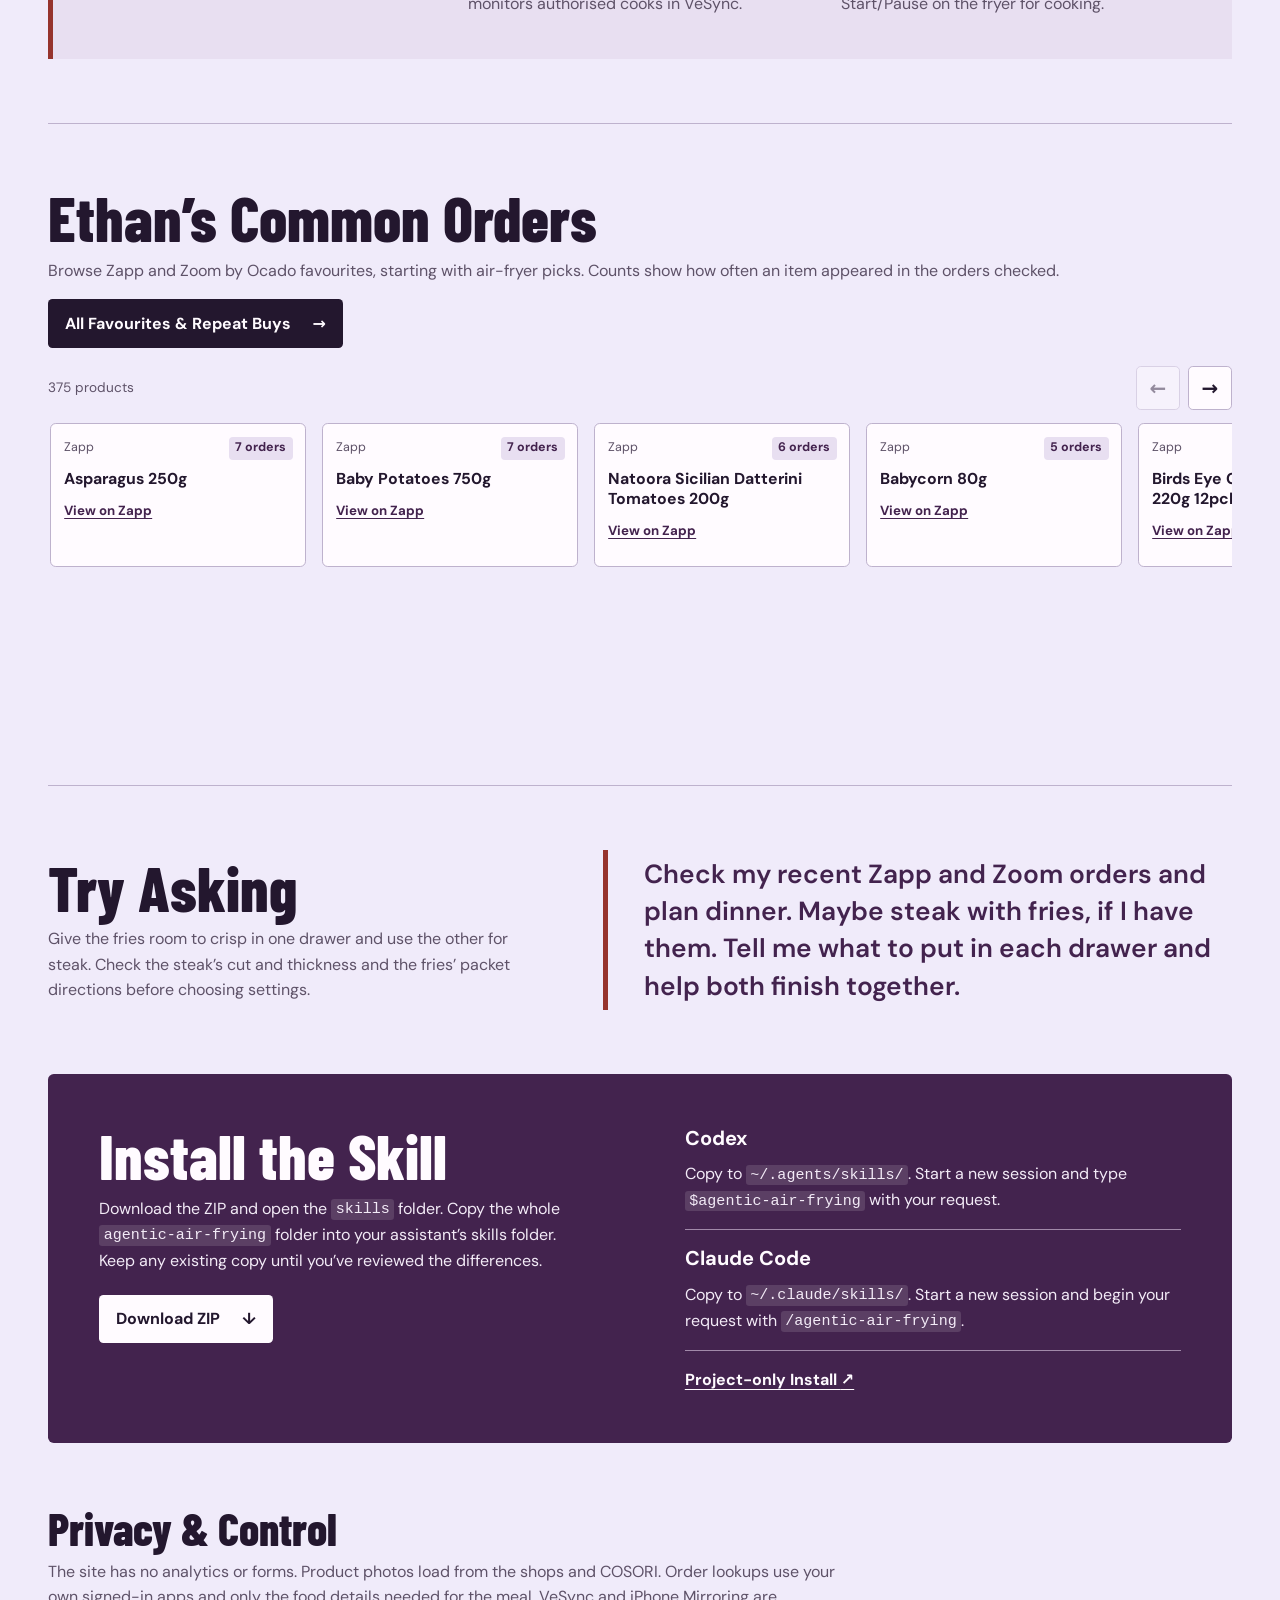
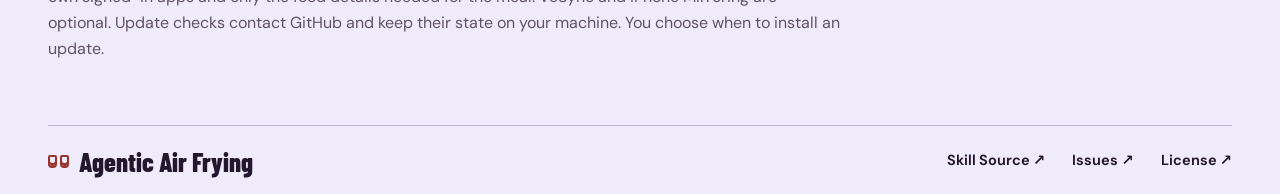
==== commit 88e516d0: "Rename the project and published skill to Agentic Air Frying" ====
--- a/docs/index.html
+++ b/docs/index.html
@@ -3,30 +3,30 @@
 <head>
   <meta charset="utf-8">
   <meta name="viewport" content="width=device-width, initial-scale=1">
-  <title>Finally. The agent can cook for you. | Air Frying</title>
+  <title>Agentic Air Frying</title>
   <meta name="description" content="Plan dinner from recent grocery orders and see the COSORI, VeSync, Codex Computer Use and Fingerbot setup.">
   <meta name="theme-color" content="#f0ebfa">
-  <link rel="canonical" href="https://ethansk.github.io/air-frying/">
+  <link rel="canonical" href="https://ethansk.github.io/agentic-air-frying/">
   <meta property="og:type" content="website">
-  <meta property="og:title" content="Finally. The agent can cook for you.">
+  <meta property="og:title" content="Agentic Air Frying">
   <meta property="og:description" content="Plan what goes in each drawer and help dinner finish together.">
-  <meta property="og:url" content="https://ethansk.github.io/air-frying/">
-  <meta property="og:image" content="https://ethansk.github.io/air-frying/assets/salmon-potato-slices.webp">
+  <meta property="og:url" content="https://ethansk.github.io/agentic-air-frying/">
+  <meta property="og:image" content="https://ethansk.github.io/agentic-air-frying/assets/salmon-potato-slices.webp">
   <meta property="og:image:alt" content="Round roasted potato slices and cherry tomatoes in the top air fryer drawer, with salmon and asparagus in the bottom drawer.">
   <link rel="icon" href="./assets/icon.png" type="image/png">
-  <link rel="stylesheet" href="./styles.css?v=8">
+  <link rel="stylesheet" href="./styles.css?v=9">
   <script type="module" src="./favourites.js?v=3"></script>
 </head>
 <body>
   <a class="skip" href="#main">Skip to content</a>
   <header class="shell top">
-    <a class="brand" href="./"><span class="basket-mark" aria-hidden="true"></span> Air Frying</a>
+    <a class="brand" href="./"><span class="basket-mark" aria-hidden="true"></span> Agentic Air Frying</a>
     <nav aria-label="Main">
       <a href="#how-it-works">How It Works</a>
       <a href="#setup">My Fryer Setup</a>
       <a href="#common-orders">Common Orders</a>
       <a href="#install">Install</a>
-      <a href="https://github.com/EthanSK/air-frying">GitHub <span aria-hidden="true">↗</span></a>
+      <a href="https://github.com/EthanSK/agentic-air-frying">GitHub <span aria-hidden="true">↗</span></a>
     </nav>
   </header>
 
@@ -34,7 +34,8 @@
     <section class="hero" aria-labelledby="hero-title">
       <div class="hero-text">
         <p class="eyebrow"><span aria-hidden="true"></span> A cooking skill for your AI assistant</p>
-        <h1 id="hero-title">Finally. <em>The agent can cook for you.</em></h1>
+        <h1 id="hero-title">Agentic <em>Air Frying</em></h1>
+        <p class="hero-tagline">Finally. The agent can cook for you.</p>
         <p class="intro">Start with what you’ve got or let your assistant check your recent grocery orders. Get a plan for what goes in each drawer and how to get dinner ready together.</p>
         <div class="actions">
           <a class="button" href="#install">Install the Skill <span aria-hidden="true">↓</span></a>
@@ -135,19 +136,19 @@
     <section id="install" class="install" aria-labelledby="install-title">
       <div>
         <h2 id="install-title">Install the Skill</h2>
-        <p>Download the ZIP and open the <code>skills</code> folder. Copy the whole <code>air-frying</code> folder into your assistant’s skills folder. Keep any existing copy until you’ve reviewed the differences.</p>
-        <a class="button button-light" href="https://github.com/EthanSK/air-frying/archive/refs/heads/main.zip">Download ZIP <span aria-hidden="true">↓</span></a>
+        <p>Download the ZIP and open the <code>skills</code> folder. Copy the whole <code>agentic-air-frying</code> folder into your assistant’s skills folder. Keep any existing copy until you’ve reviewed the differences.</p>
+        <a class="button button-light" href="https://github.com/EthanSK/agentic-air-frying/archive/refs/heads/main.zip">Download ZIP <span aria-hidden="true">↓</span></a>
       </div>
       <div class="destinations">
         <div>
           <h3>Codex</h3>
-          <p>Copy to <code>~/.agents/skills/</code>. Start a new session and type <code>$air-frying</code> with your request.</p>
+          <p>Copy to <code>~/.agents/skills/</code>. Start a new session and type <code>$agentic-air-frying</code> with your request.</p>
         </div>
         <div>
           <h3>Claude Code</h3>
-          <p>Copy to <code>~/.claude/skills/</code>. Start a new session and begin your request with <code>/air-frying</code>.</p>
+          <p>Copy to <code>~/.claude/skills/</code>. Start a new session and begin your request with <code>/agentic-air-frying</code>.</p>
         </div>
-        <a class="text-link" href="https://github.com/EthanSK/air-frying#install">Project-only Install <span aria-hidden="true">↗</span></a>
+        <a class="text-link" href="https://github.com/EthanSK/agentic-air-frying#install">Project-only Install <span aria-hidden="true">↗</span></a>
       </div>
     </section>
 
@@ -158,11 +159,11 @@
   </main>
 
   <footer class="shell foot">
-    <a class="brand" href="./"><span class="basket-mark" aria-hidden="true"></span> Air Frying</a>
+    <a class="brand" href="./"><span class="basket-mark" aria-hidden="true"></span> Agentic Air Frying</a>
     <nav aria-label="Project">
-      <a href="https://github.com/EthanSK/air-frying/tree/main/skills/air-frying">Skill Source <span aria-hidden="true">↗</span></a>
-      <a href="https://github.com/EthanSK/air-frying/issues">Issues <span aria-hidden="true">↗</span></a>
-      <a href="https://github.com/EthanSK/air-frying/blob/main/LICENSE">License <span aria-hidden="true">↗</span></a>
+      <a href="https://github.com/EthanSK/agentic-air-frying/tree/main/skills/agentic-air-frying">Skill Source <span aria-hidden="true">↗</span></a>
+      <a href="https://github.com/EthanSK/agentic-air-frying/issues">Issues <span aria-hidden="true">↗</span></a>
+      <a href="https://github.com/EthanSK/agentic-air-frying/blob/main/LICENSE">License <span aria-hidden="true">↗</span></a>
     </nav>
   </footer>
 </body>
--- a/docs/styles.css
+++ b/docs/styles.css
@@ -132,6 +132,8 @@
 .eyebrow span { width: 1.35rem; height: 2px; background: var(--paprika); flex-shrink: 0; }
 .hero h1 { font-size: clamp(3.5rem, 6.8vw, 6.2rem); }
 .hero em { display: block; color: var(--paprika); font-style: normal; text-wrap: balance; }
+.hero-tagline { margin-top: 1.25rem; font-size: clamp(1.13rem, 2vw, 1.45rem); font-weight: 700; }
+.hero-tagline + .intro { margin-top: .5rem; }
 
 .intro {
   margin-top: 1.55rem;
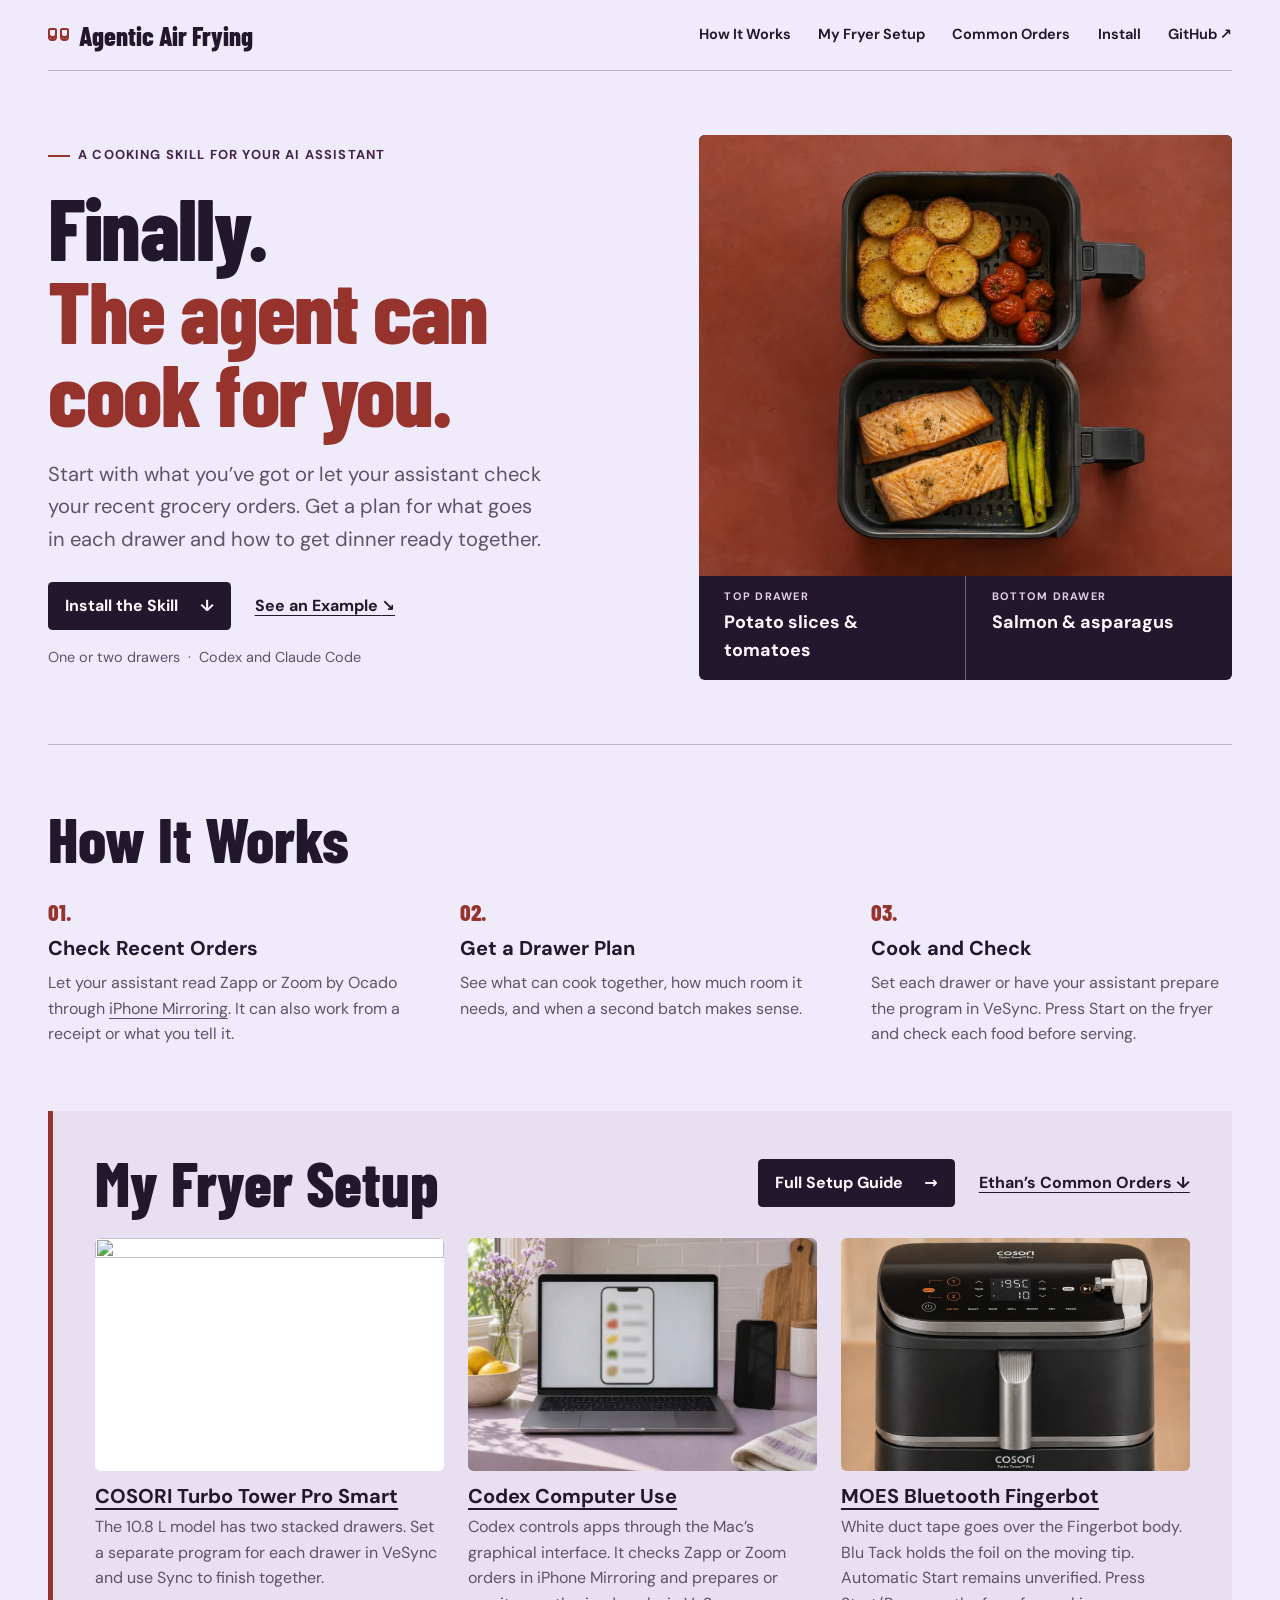
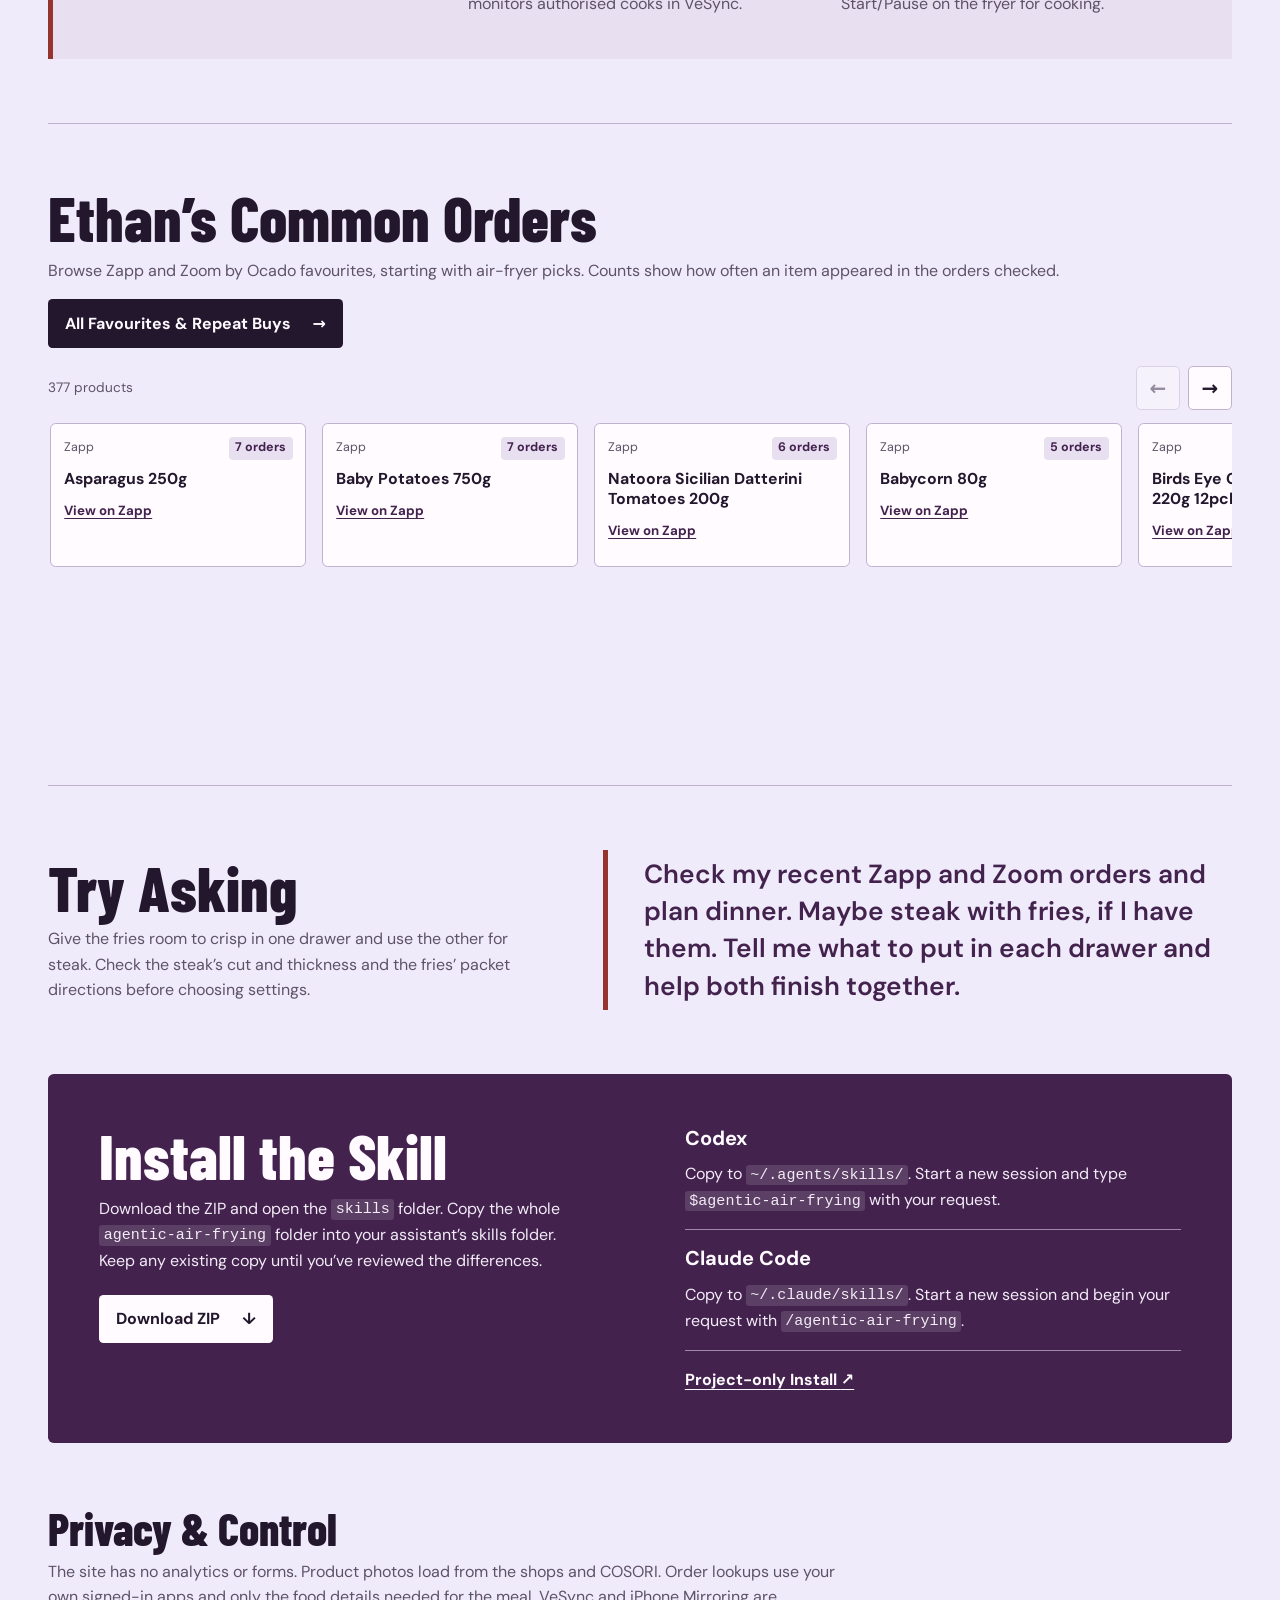
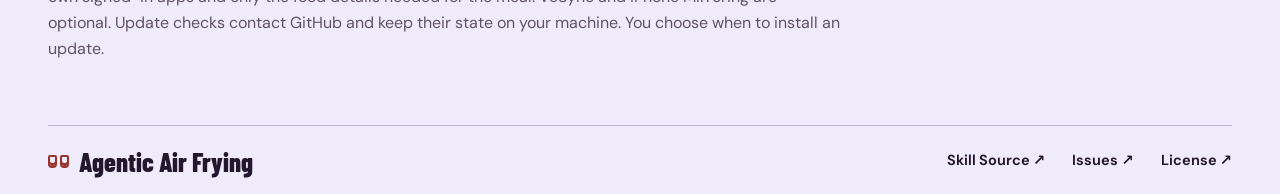
==== commit 7cdafb90: "Restore the Agentic Air Frying homepage headline" ====
--- a/docs/index.html
+++ b/docs/index.html
@@ -14,7 +14,7 @@
   <meta property="og:image" content="https://ethansk.github.io/agentic-air-frying/assets/salmon-potato-slices.webp">
   <meta property="og:image:alt" content="Round roasted potato slices and cherry tomatoes in the top air fryer drawer, with salmon and asparagus in the bottom drawer.">
   <link rel="icon" href="./assets/icon.png" type="image/png">
-  <link rel="stylesheet" href="./styles.css?v=9">
+  <link rel="stylesheet" href="./styles.css?v=10">
   <script type="module" src="./favourites.js?v=3"></script>
 </head>
 <body>
@@ -34,8 +34,7 @@
     <section class="hero" aria-labelledby="hero-title">
       <div class="hero-text">
         <p class="eyebrow"><span aria-hidden="true"></span> A cooking skill for your AI assistant</p>
-        <h1 id="hero-title">Agentic <em>Air Frying</em></h1>
-        <p class="hero-tagline">Finally. The agent can cook for you.</p>
+        <h1 id="hero-title">Finally. <em>The agent can cook for you.</em></h1>
         <p class="intro">Start with what you’ve got or let your assistant check your recent grocery orders. Get a plan for what goes in each drawer and how to get dinner ready together.</p>
         <div class="actions">
           <a class="button" href="#install">Install the Skill <span aria-hidden="true">↓</span></a>
--- a/docs/styles.css
+++ b/docs/styles.css
@@ -132,8 +132,6 @@
 .eyebrow span { width: 1.35rem; height: 2px; background: var(--paprika); flex-shrink: 0; }
 .hero h1 { font-size: clamp(3.5rem, 6.8vw, 6.2rem); }
 .hero em { display: block; color: var(--paprika); font-style: normal; text-wrap: balance; }
-.hero-tagline { margin-top: 1.25rem; font-size: clamp(1.13rem, 2vw, 1.45rem); font-weight: 700; }
-.hero-tagline + .intro { margin-top: .5rem; }
 
 .intro {
   margin-top: 1.55rem;
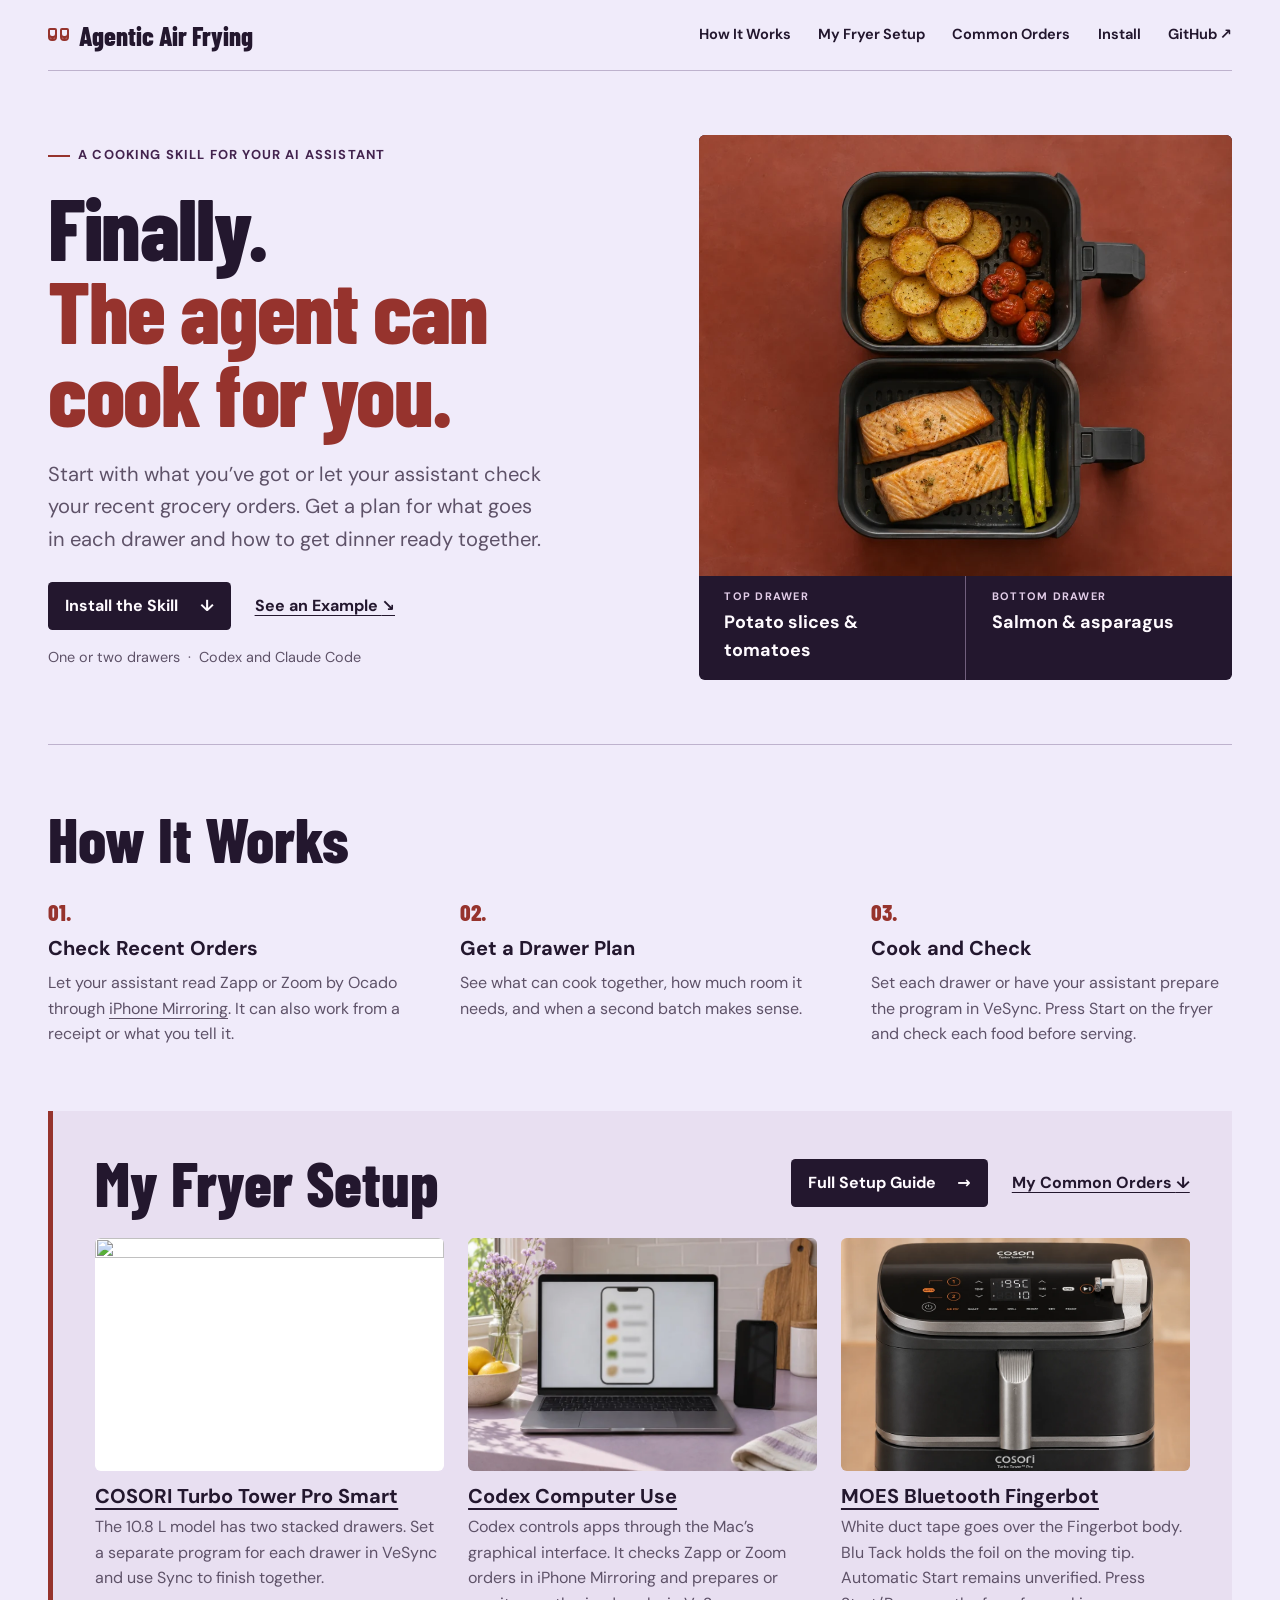
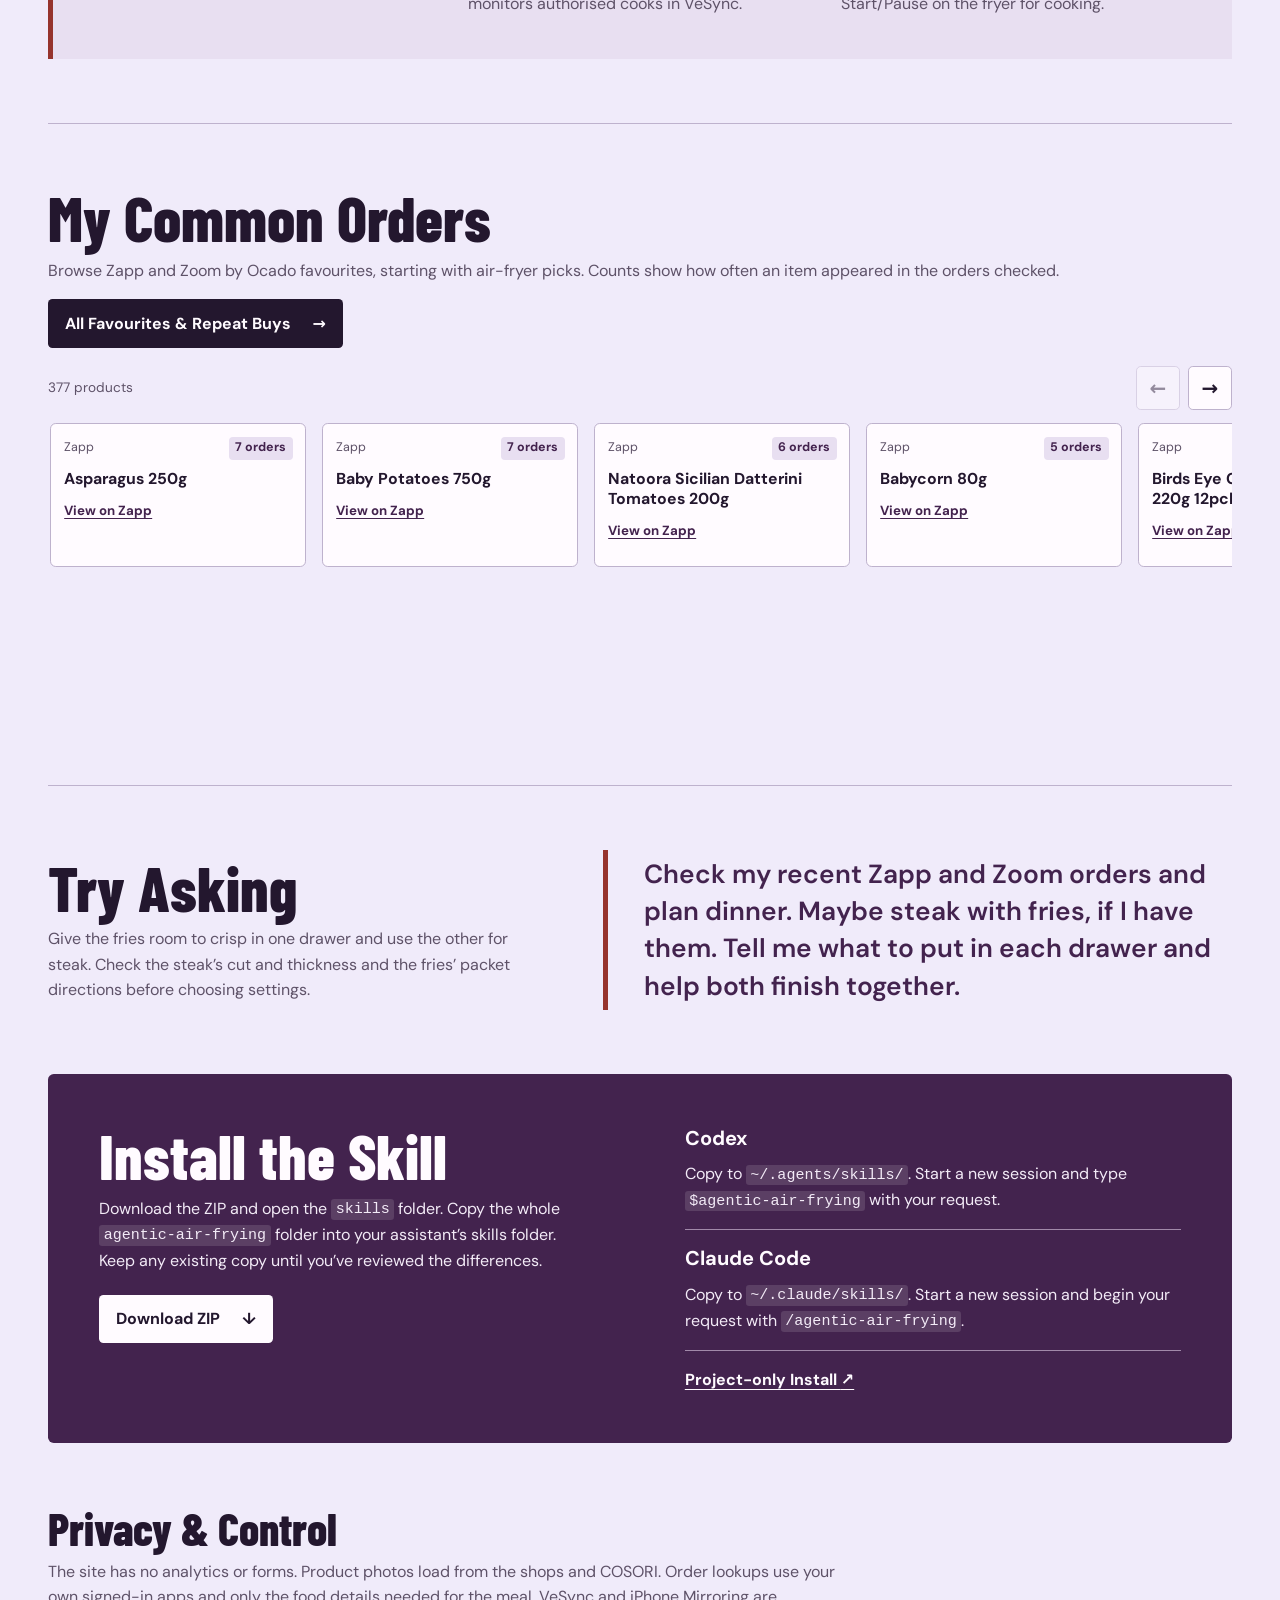
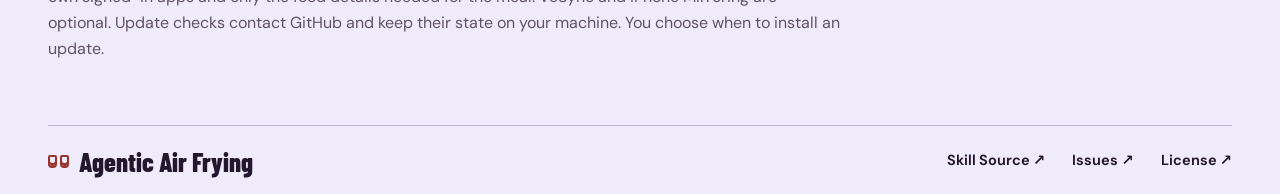
==== commit e30bd112: "Rename the catalogue to My Common Orders" ====
--- a/docs/index.html
+++ b/docs/index.html
@@ -75,7 +75,7 @@
         <h2 id="setup-title">My Fryer Setup</h2>
         <div class="actions">
           <a class="button" href="./setup.html">Full Setup Guide <span aria-hidden="true">→</span></a>
-          <a class="text-link" href="#common-orders">Ethan’s Common Orders <span aria-hidden="true">↓</span></a>
+          <a class="text-link" href="#common-orders">My Common Orders <span aria-hidden="true">↓</span></a>
         </div>
       </div>
       <div class="setup-summary-grid">
@@ -106,7 +106,7 @@
     <section id="common-orders" class="catalog-preview" aria-labelledby="orders-title" data-favourites-preview>
       <div class="setup-summary-heading">
         <div>
-          <h2 id="orders-title">Ethan’s Common Orders</h2>
+          <h2 id="orders-title">My Common Orders</h2>
           <p>Browse Zapp and Zoom by Ocado favourites, starting with air-fryer picks. Counts show how often an item appeared in the orders checked.</p>
         </div>
         <a class="button" href="./favourites.html">All Favourites &amp; Repeat Buys <span aria-hidden="true">→</span></a>
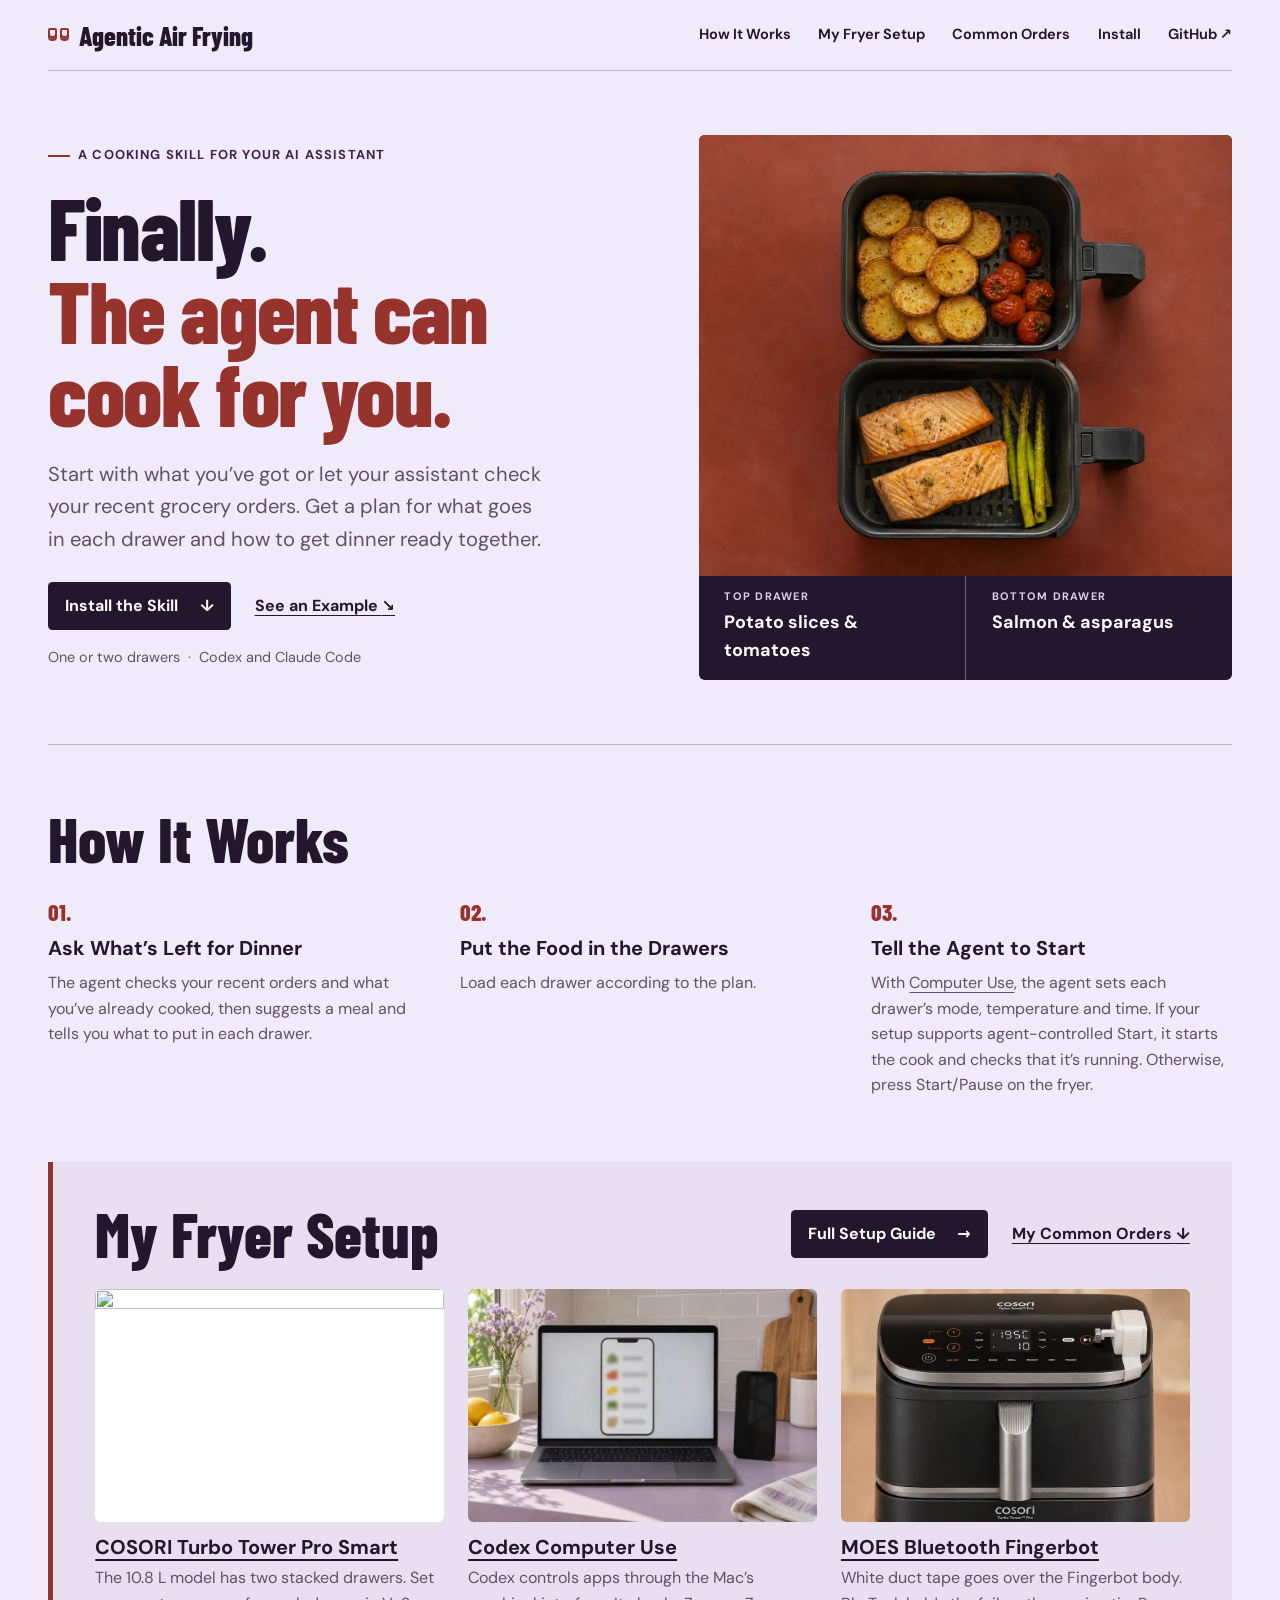
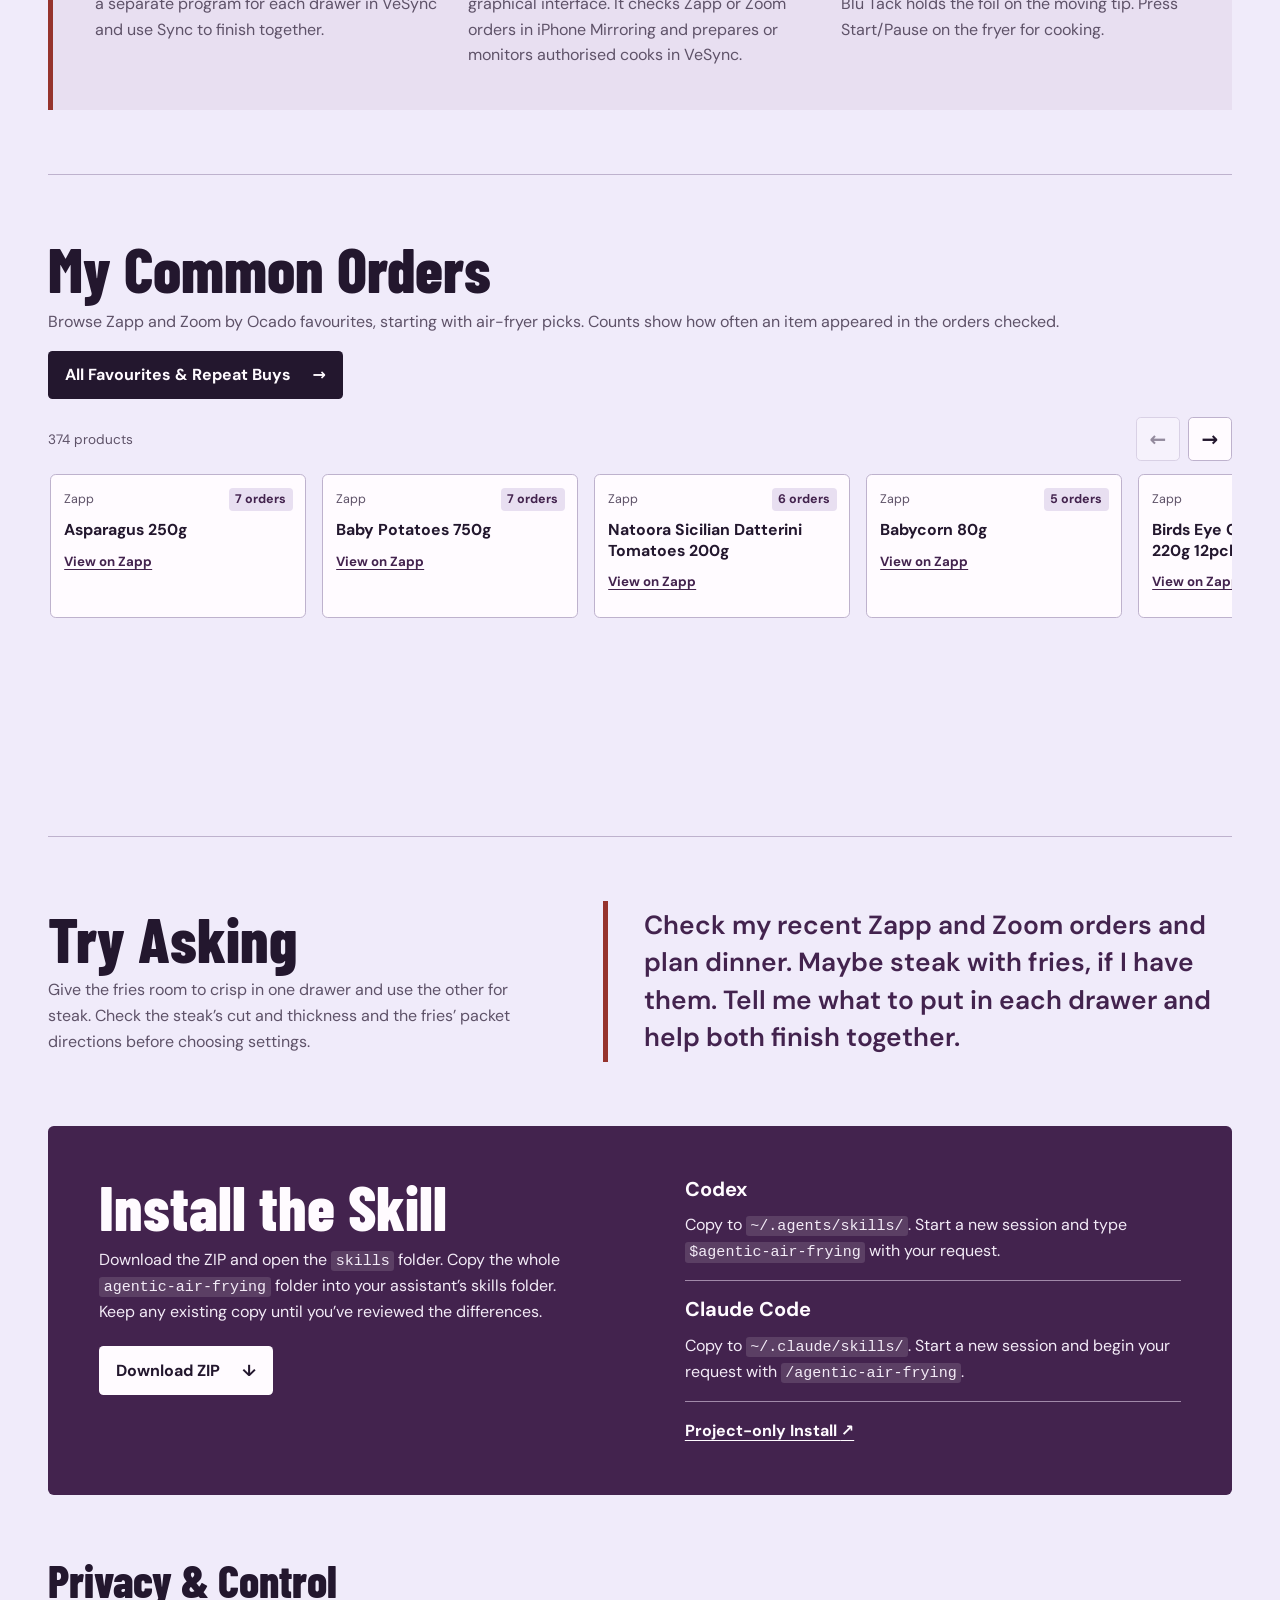
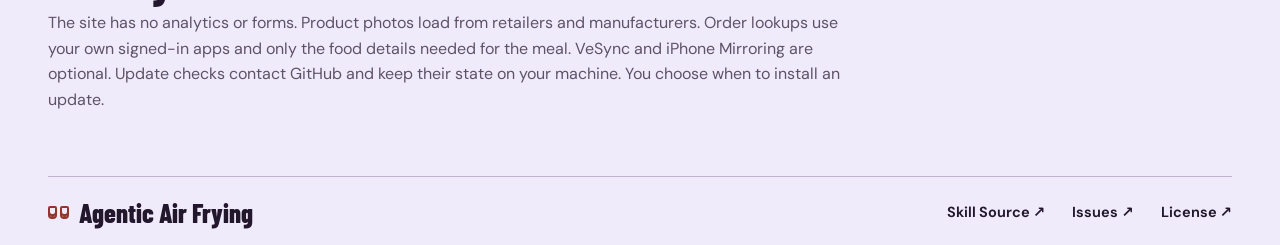
==== commit e369dbcd: "Refresh the air-frying walkthrough and recent Zoom orders" ====
--- a/docs/index.html
+++ b/docs/index.html
@@ -56,16 +56,16 @@
       <h2 id="workflow-title">How It Works</h2>
       <ol class="steps">
         <li>
-          <h3>Check Recent Orders</h3>
-          <p>Let your assistant read Zapp or Zoom by Ocado through <a href="./setup.html#phone">iPhone Mirroring</a>. It can also work from a receipt or what you tell it.</p>
+          <h3>Ask What’s Left for Dinner</h3>
+          <p>The agent checks your recent orders and what you’ve already cooked, then suggests a meal and tells you what to put in each drawer.</p>
         </li>
         <li>
-          <h3>Get a Drawer Plan</h3>
-          <p>See what can cook together, how much room it needs, and when a second batch makes sense.</p>
+          <h3>Put the Food in the Drawers</h3>
+          <p>Load each drawer according to the plan.</p>
         </li>
         <li>
-          <h3>Cook and Check</h3>
-          <p>Set each drawer or have your assistant prepare the program in VeSync. Press Start on the fryer and check each food before serving.</p>
+          <h3>Tell the Agent to Start</h3>
+          <p>With <a href="./setup.html#computer-use">Computer Use</a>, the agent sets each drawer’s mode, temperature and time. If your setup supports agent-controlled Start, it starts the cook and checks that it’s running. Otherwise, press Start/Pause on the fryer.</p>
         </li>
       </ol>
     </section>
@@ -97,7 +97,7 @@
           <img src="./assets/fingerbot-on-cosori-v2.webp" width="960" height="640" loading="lazy" alt="Illustration of white duct tape crossing over the MOES Fingerbot body on the COSORI, with foil on the moving tip.">
           <div>
             <h3><a href="./setup.html#fingerbot">MOES Bluetooth Fingerbot</a></h3>
-            <p>White duct tape goes over the Fingerbot body. Blu Tack holds the foil on the moving tip. Automatic Start remains unverified. Press Start/Pause on the fryer for cooking.</p>
+            <p>White duct tape goes over the Fingerbot body. Blu Tack holds the foil on the moving tip. Press Start/Pause on the fryer for cooking.</p>
           </div>
         </article>
       </div>
@@ -153,7 +153,7 @@
 
     <section id="privacy" class="privacy" aria-labelledby="privacy-title">
       <h2 id="privacy-title">Privacy &amp; Control</h2>
-      <p>The site has no analytics or forms. Product photos load from the shops and COSORI. Order lookups use your own signed-in apps and only the food details needed for the meal. VeSync and iPhone Mirroring are optional. Update checks contact GitHub and keep their state on your machine. You choose when to install an update.</p>
+      <p>The site has no analytics or forms. Product photos load from retailers and manufacturers. Order lookups use your own signed-in apps and only the food details needed for the meal. VeSync and iPhone Mirroring are optional. Update checks contact GitHub and keep their state on your machine. You choose when to install an update.</p>
     </section>
   </main>
 
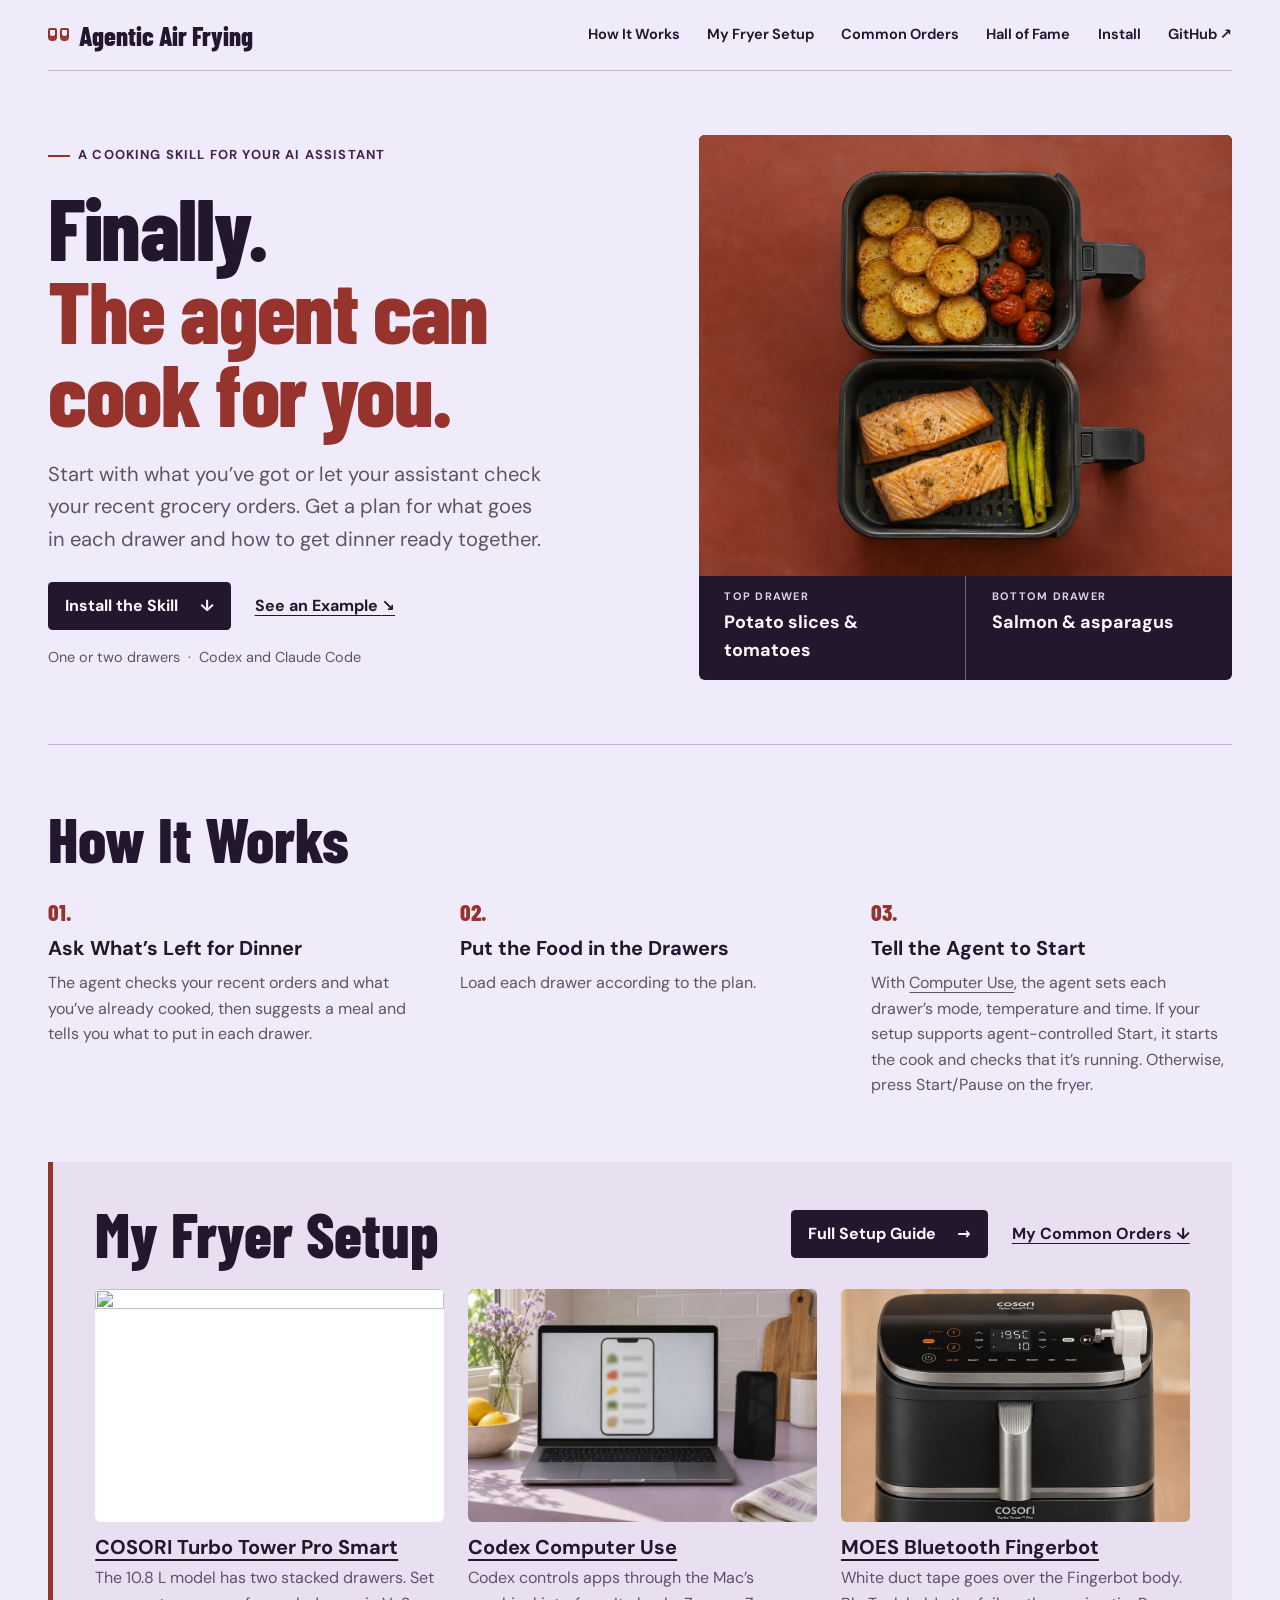
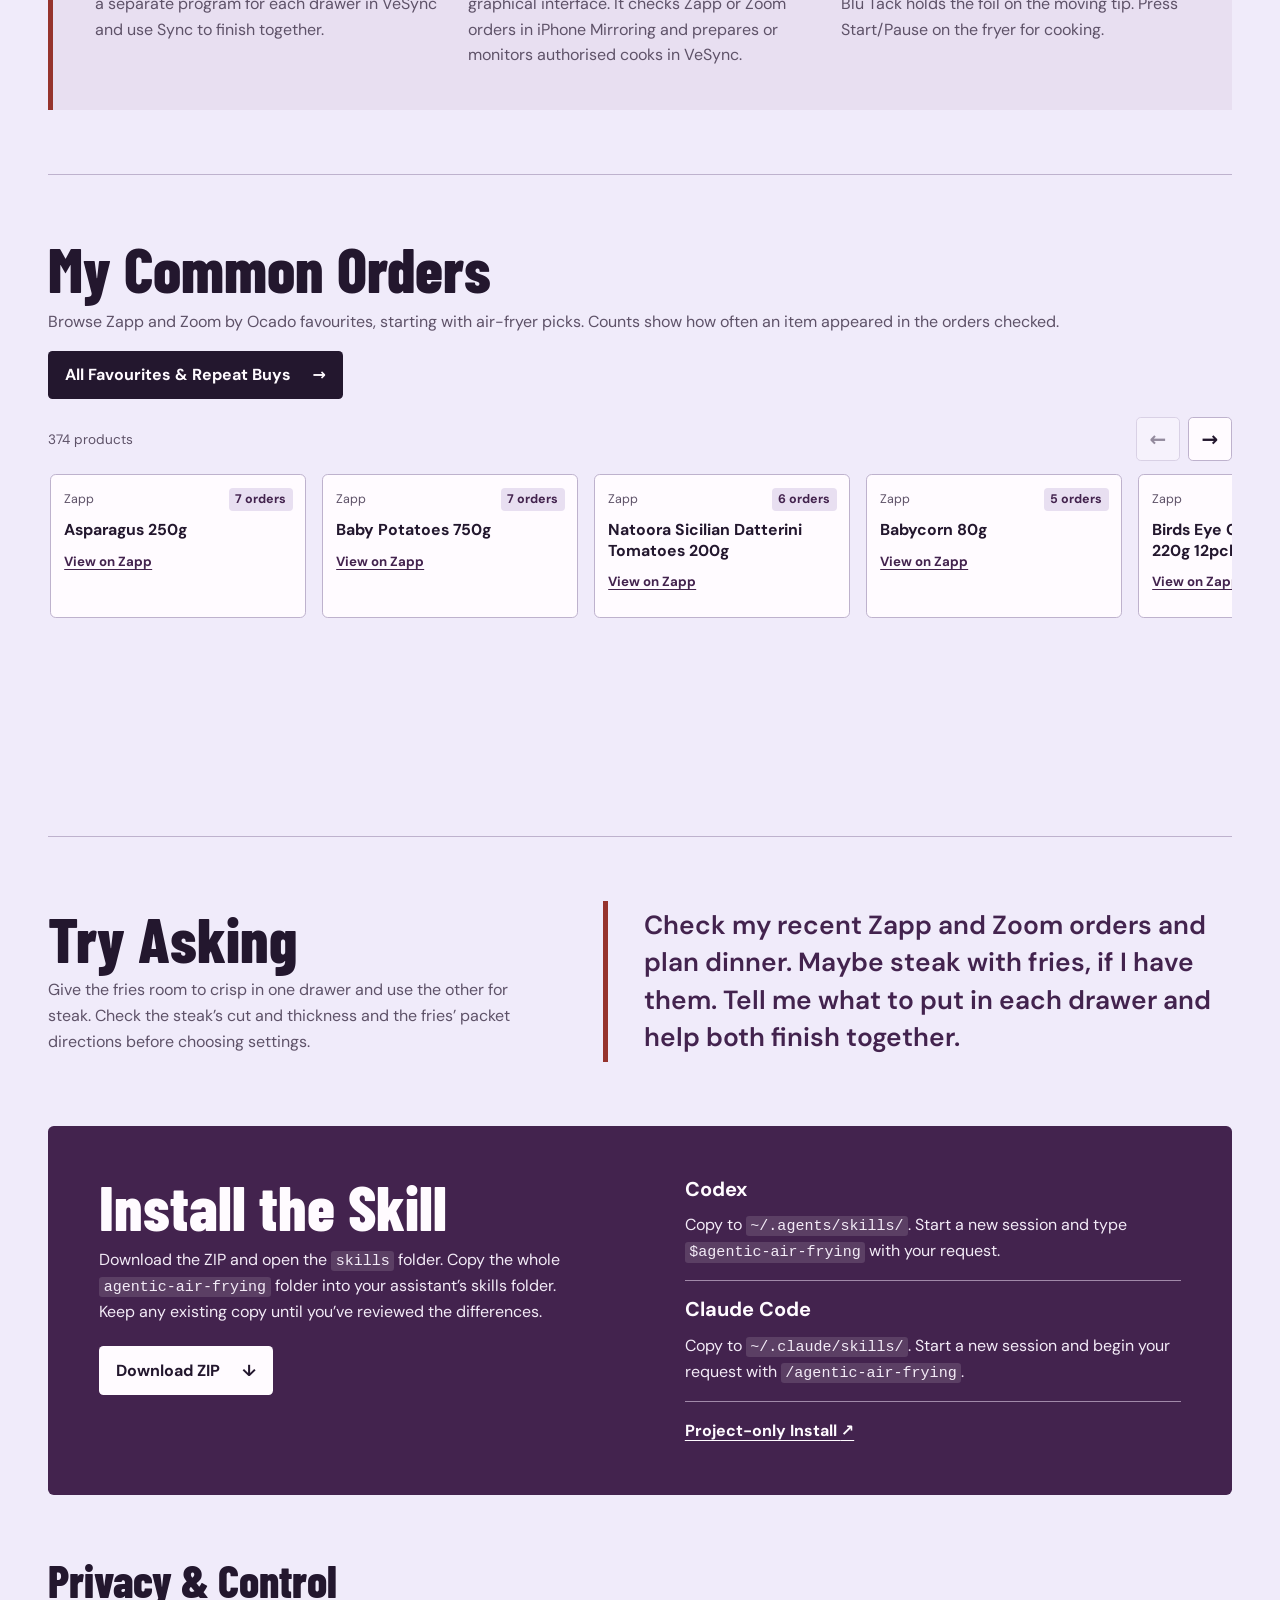
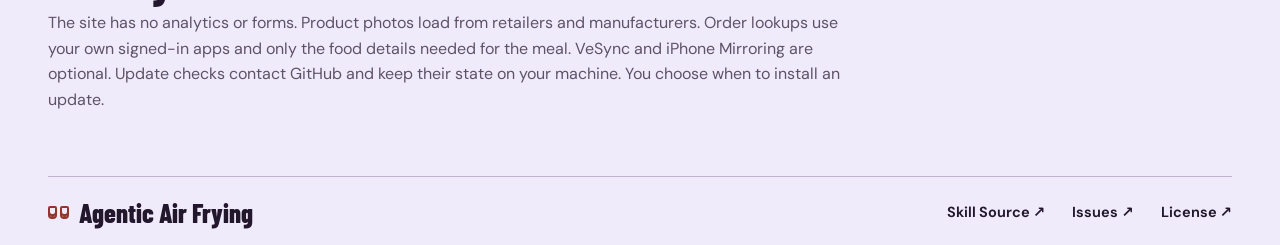
==== commit 02d8726e: "Publish the Air Frying Hall of Fame" ====
--- a/docs/index.html
+++ b/docs/index.html
@@ -25,6 +25,7 @@
       <a href="#how-it-works">How It Works</a>
       <a href="#setup">My Fryer Setup</a>
       <a href="#common-orders">Common Orders</a>
+      <a href="./hall-of-fame.html">Hall of Fame</a>
       <a href="#install">Install</a>
       <a href="https://github.com/EthanSK/agentic-air-frying">GitHub <span aria-hidden="true">↗</span></a>
     </nav>
